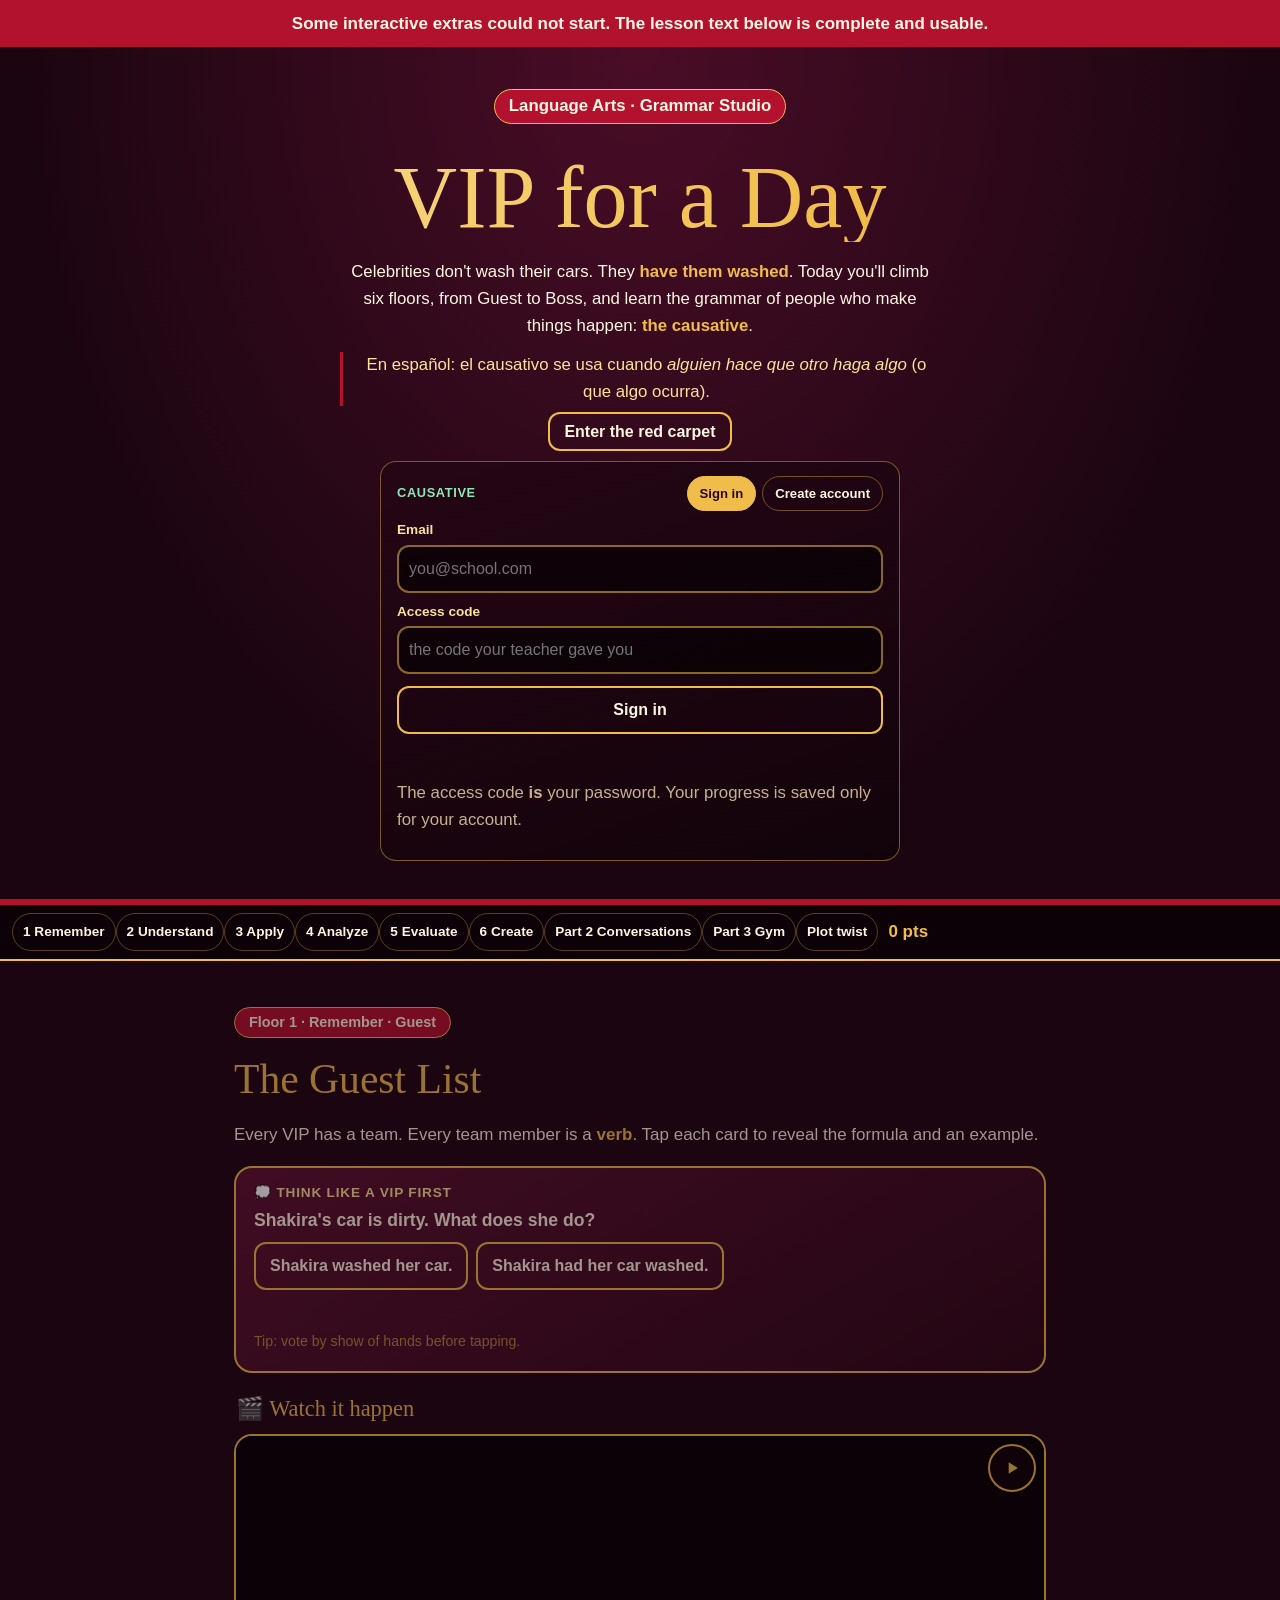
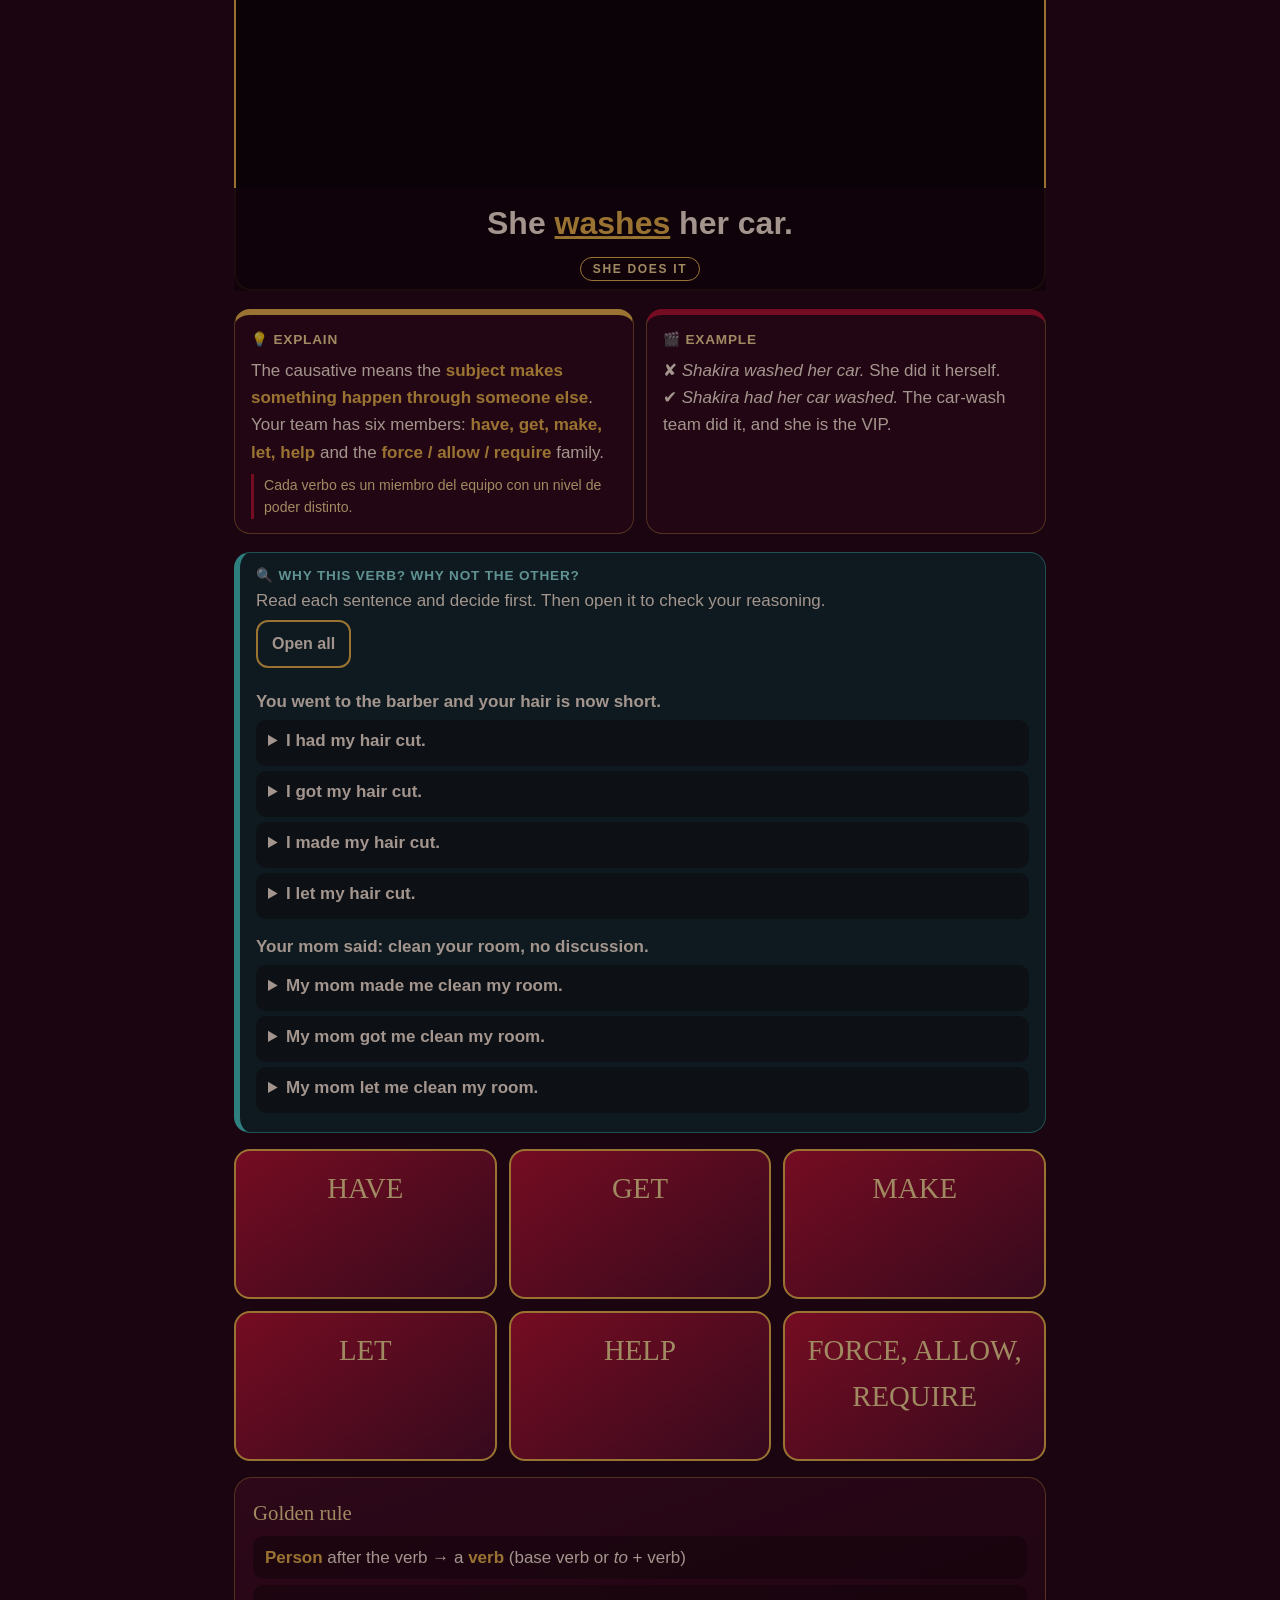
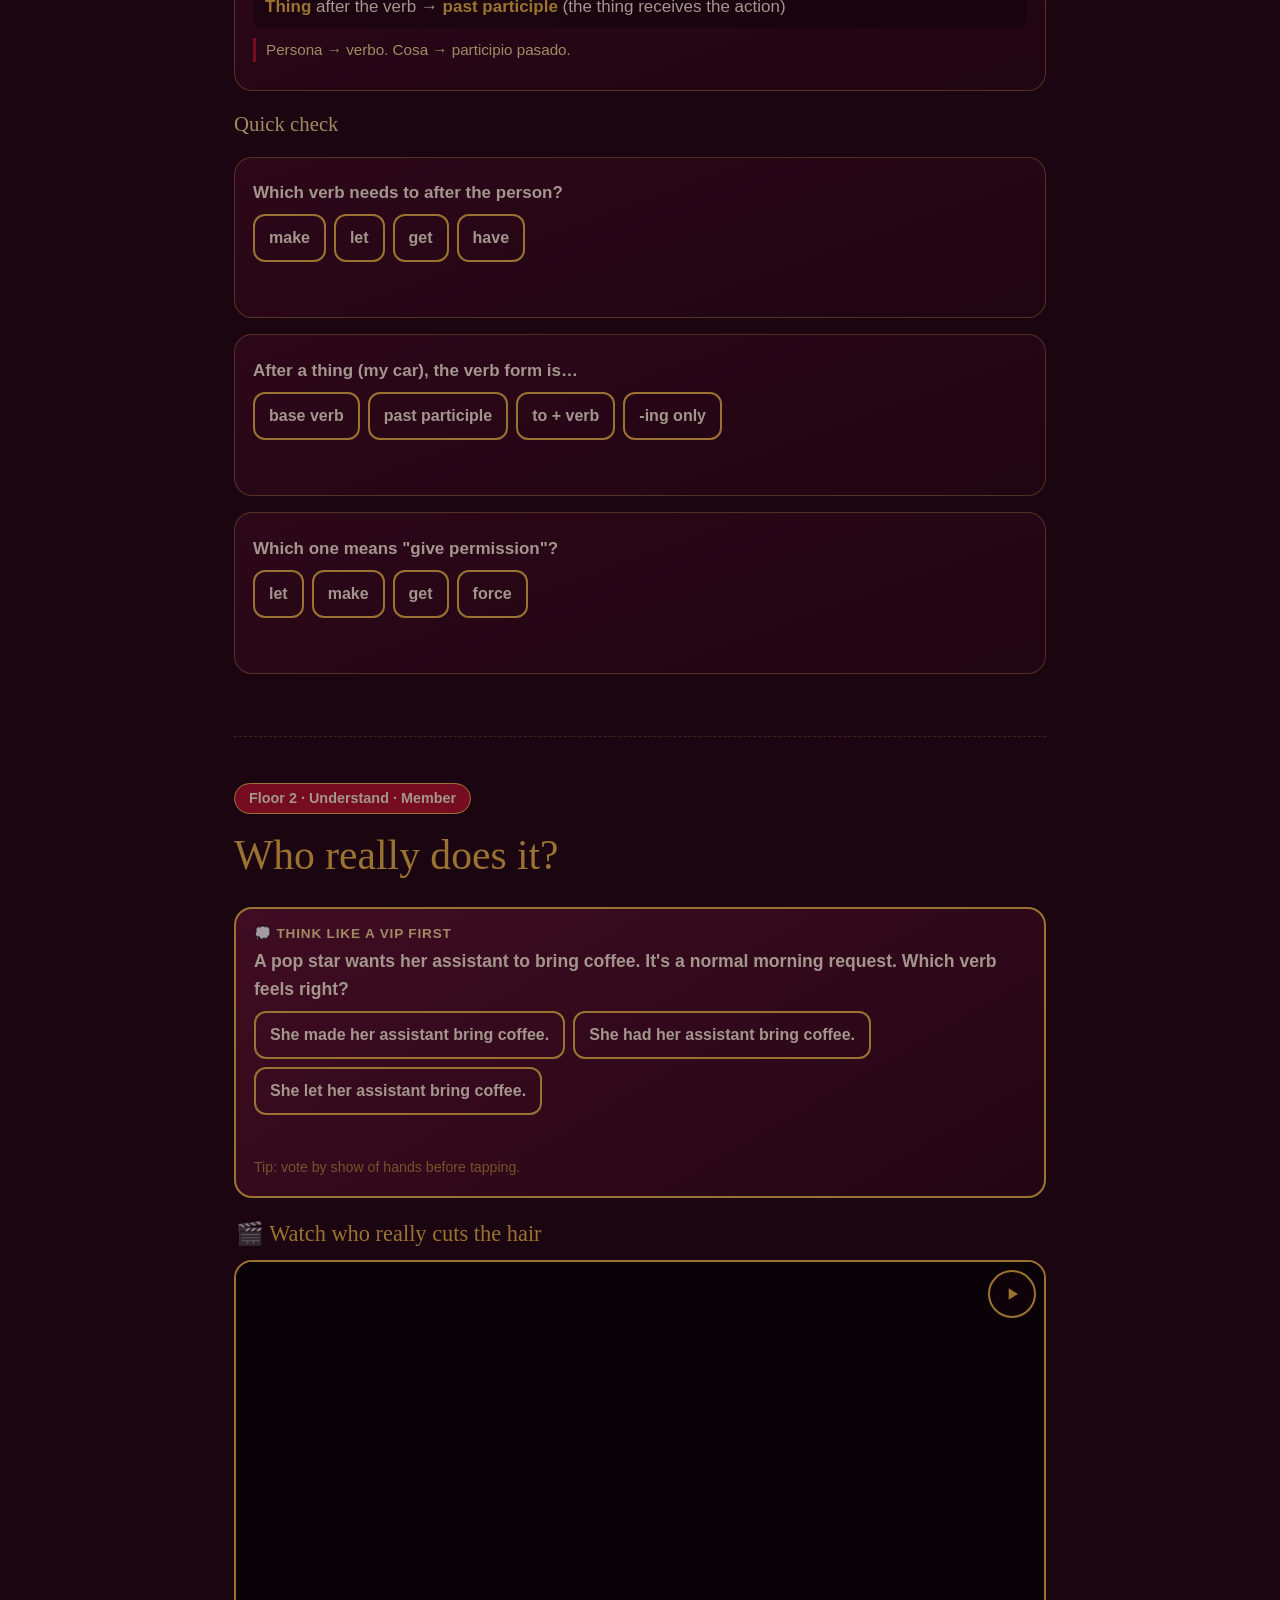
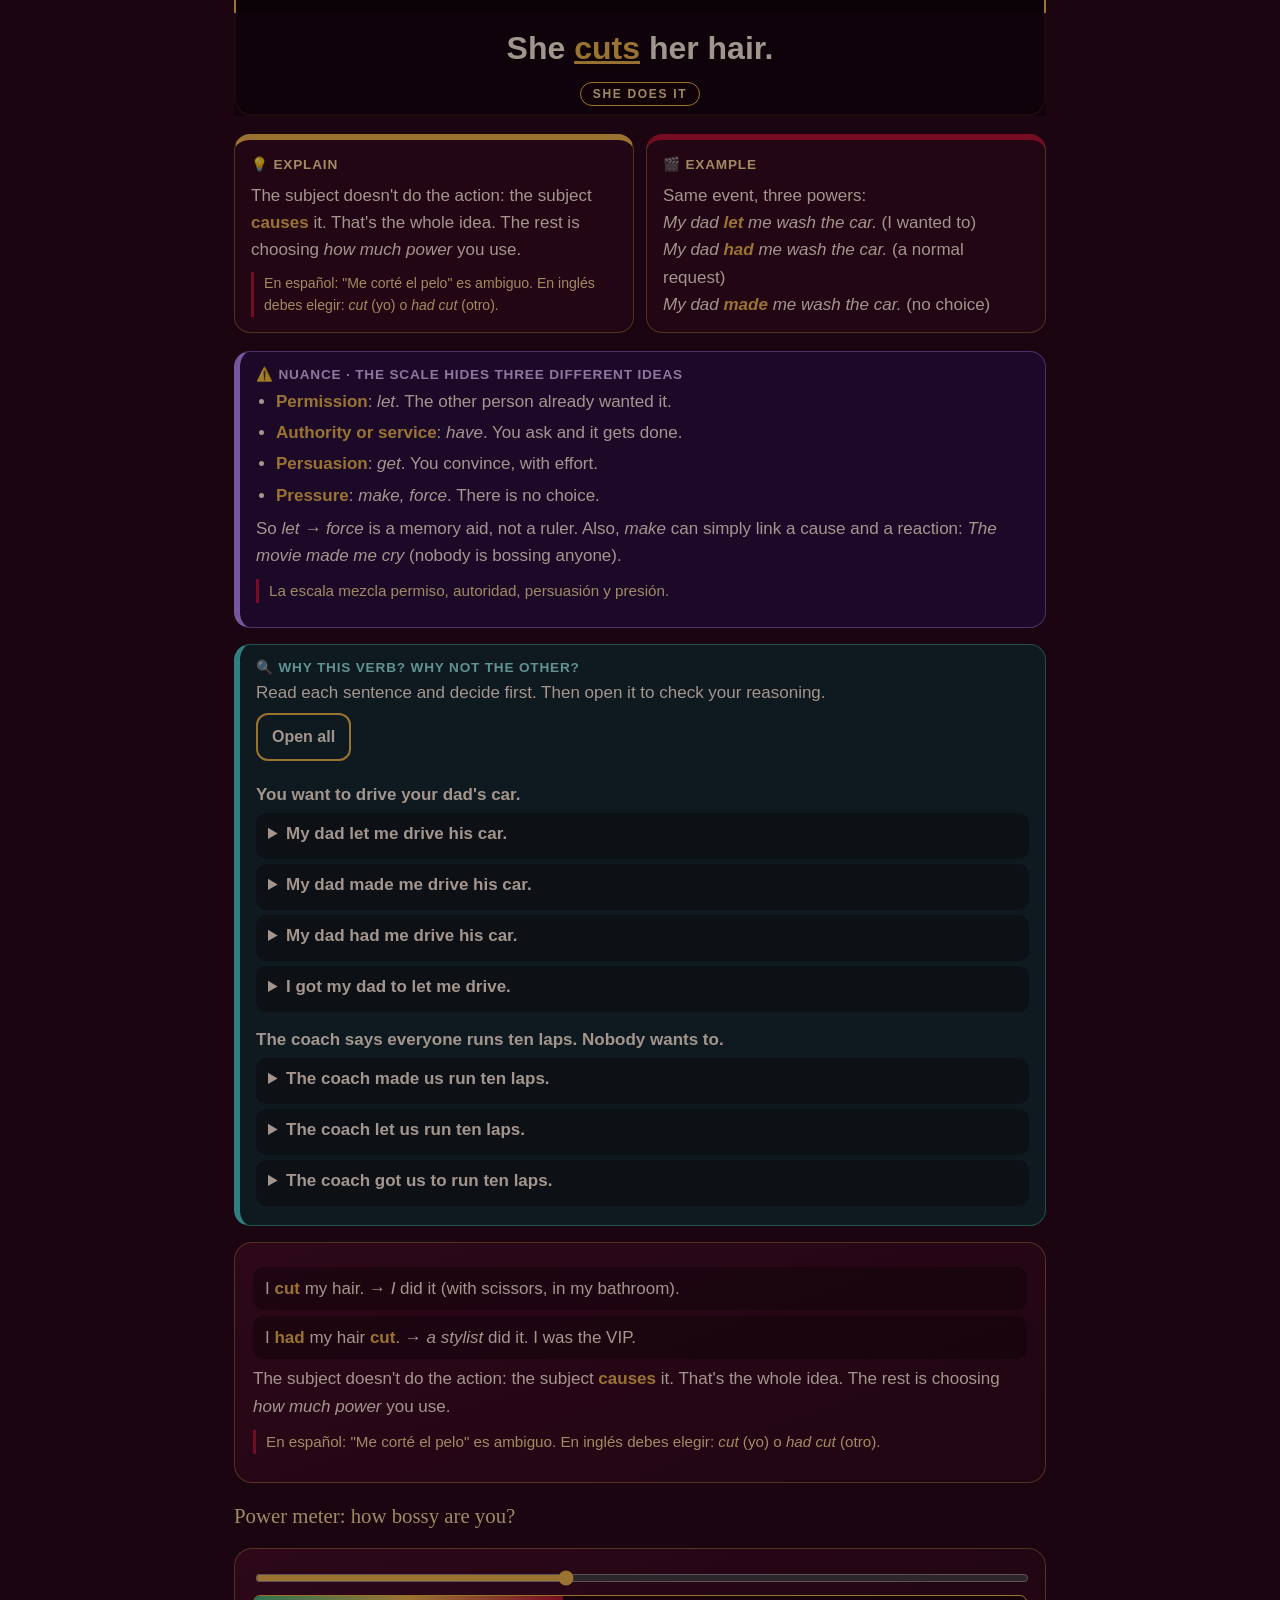
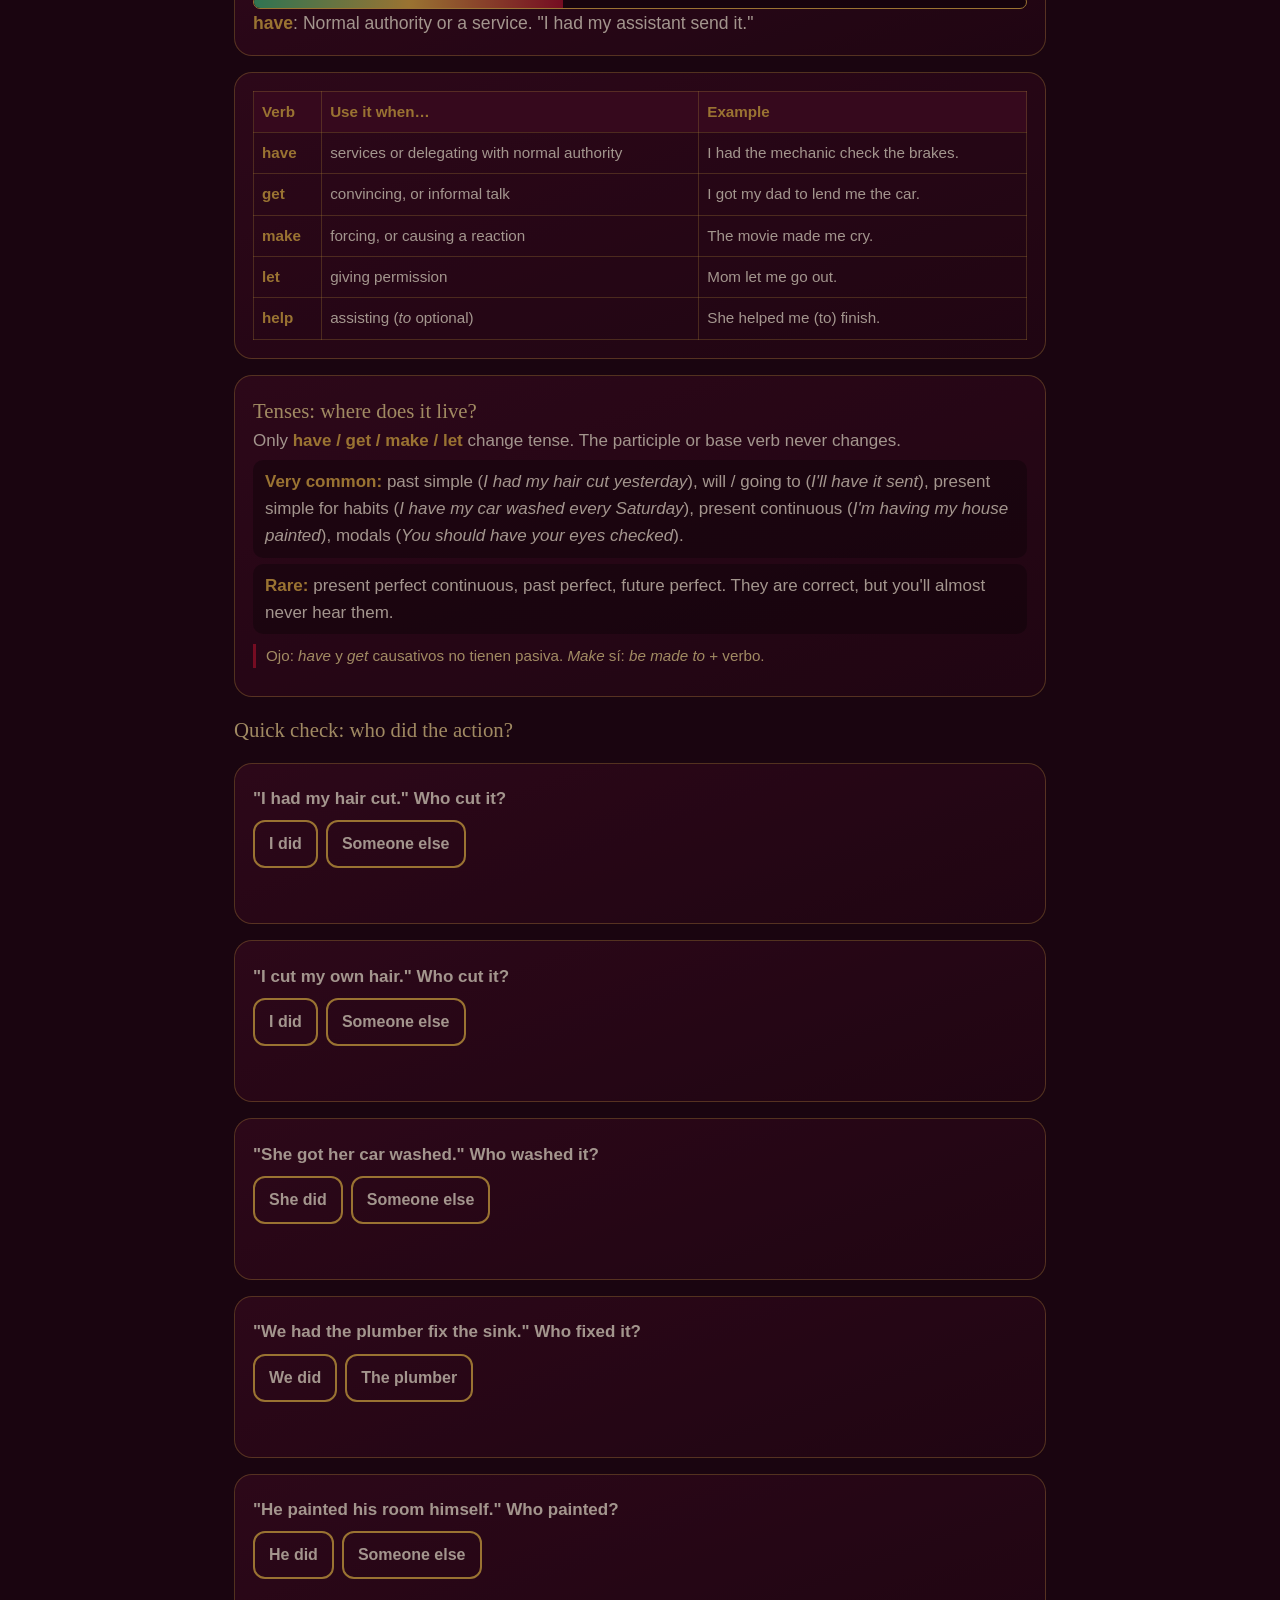
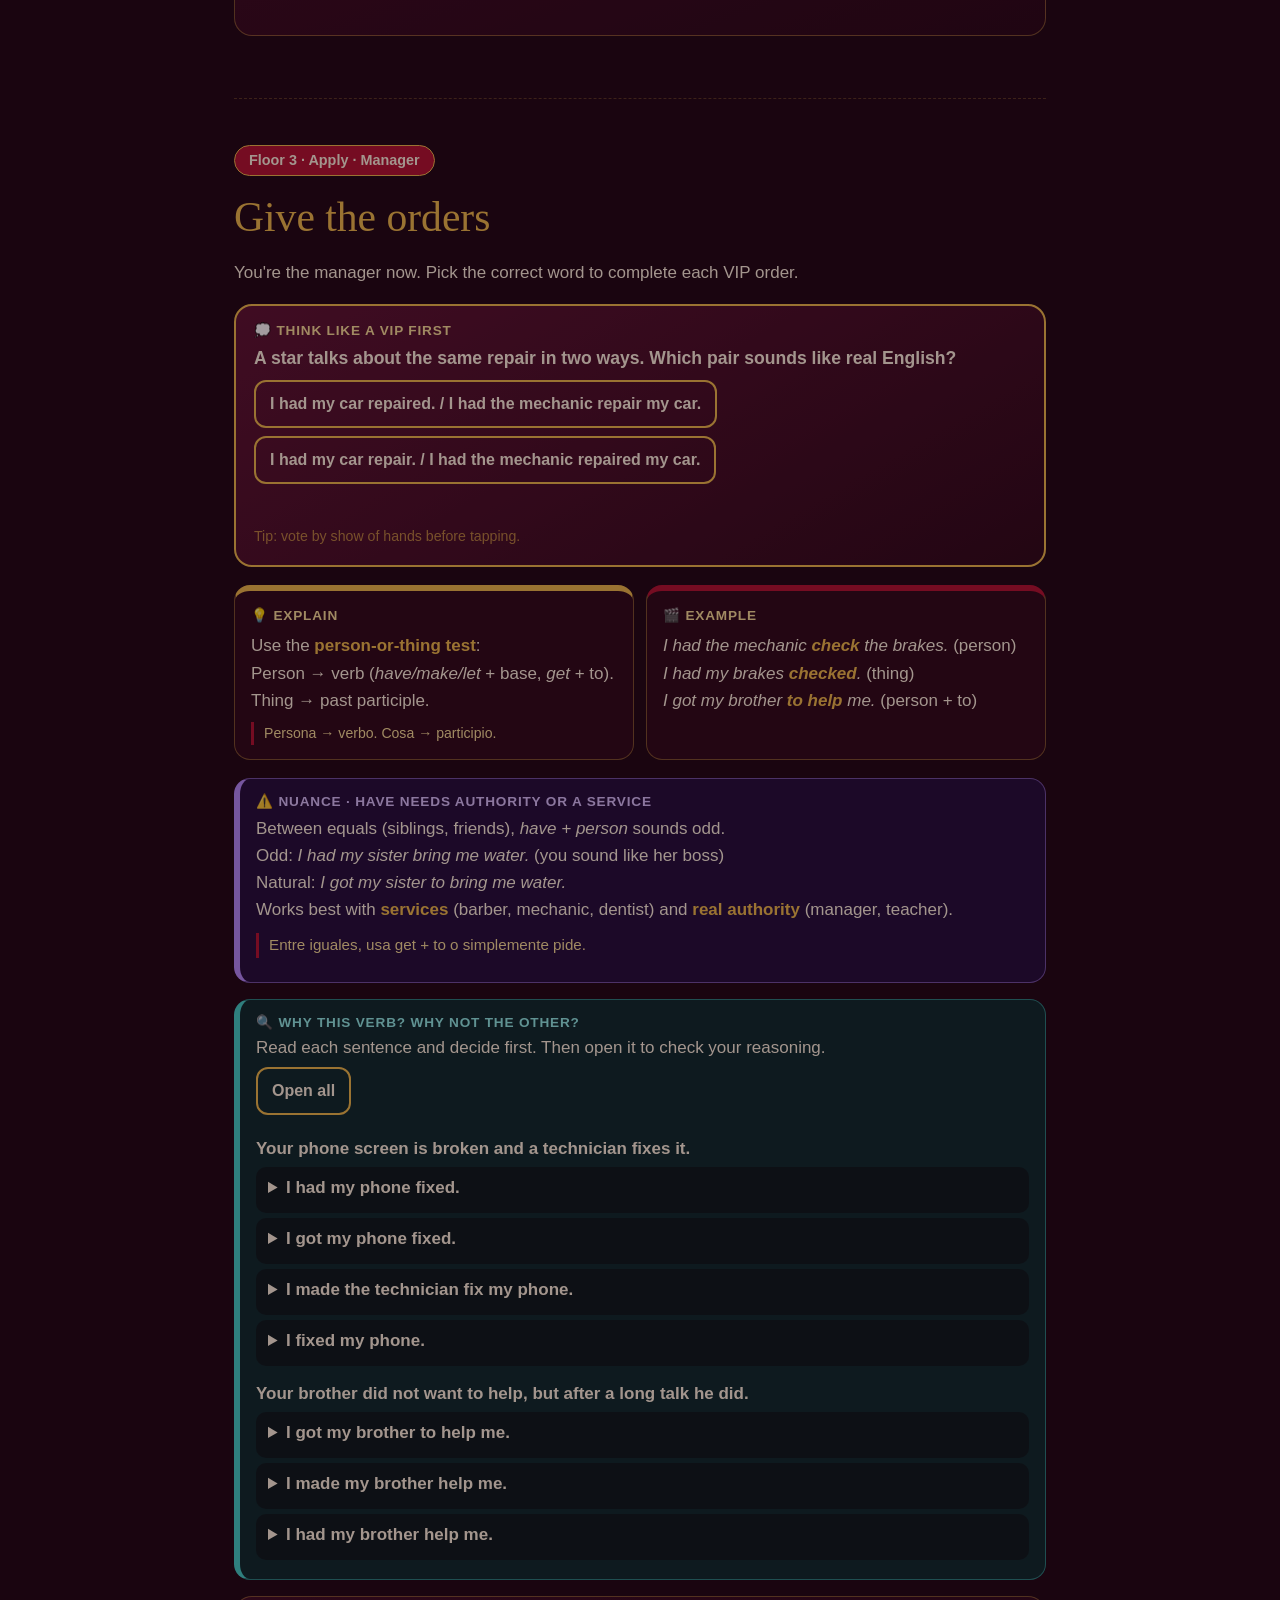
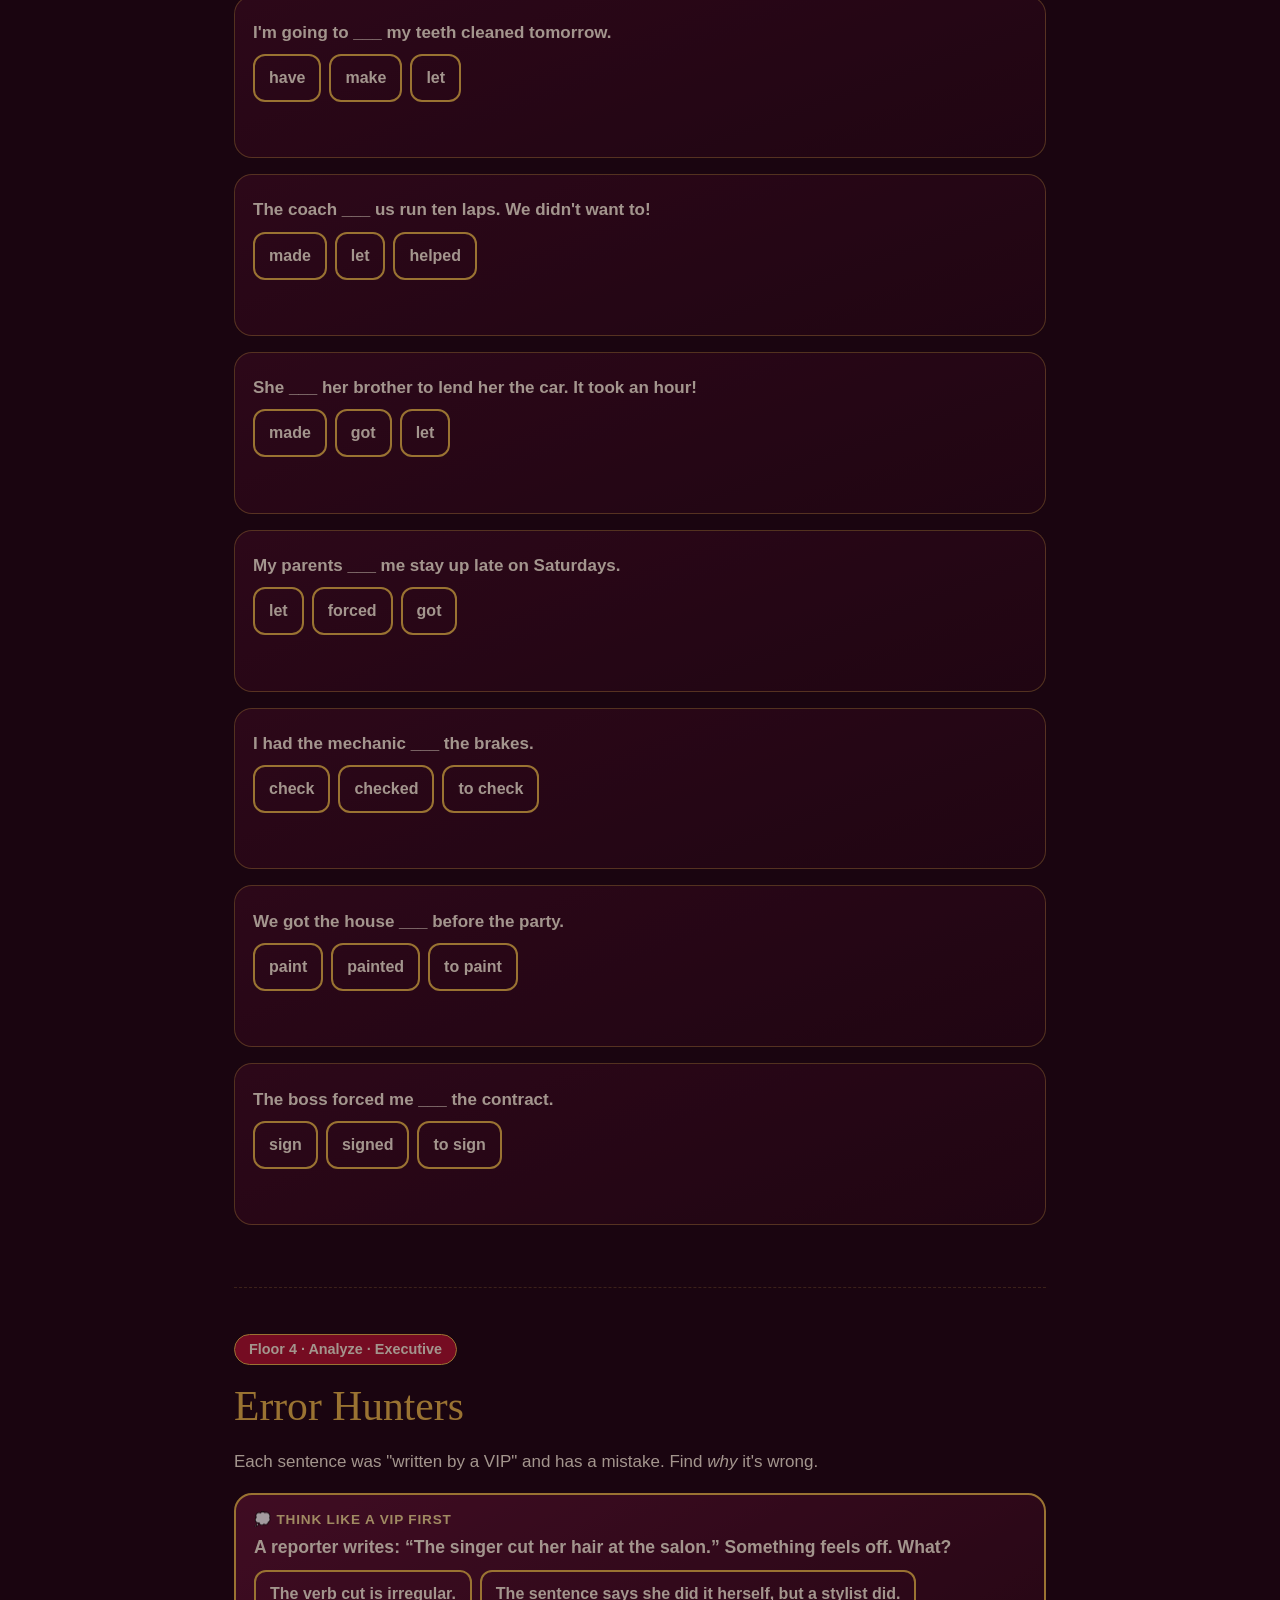
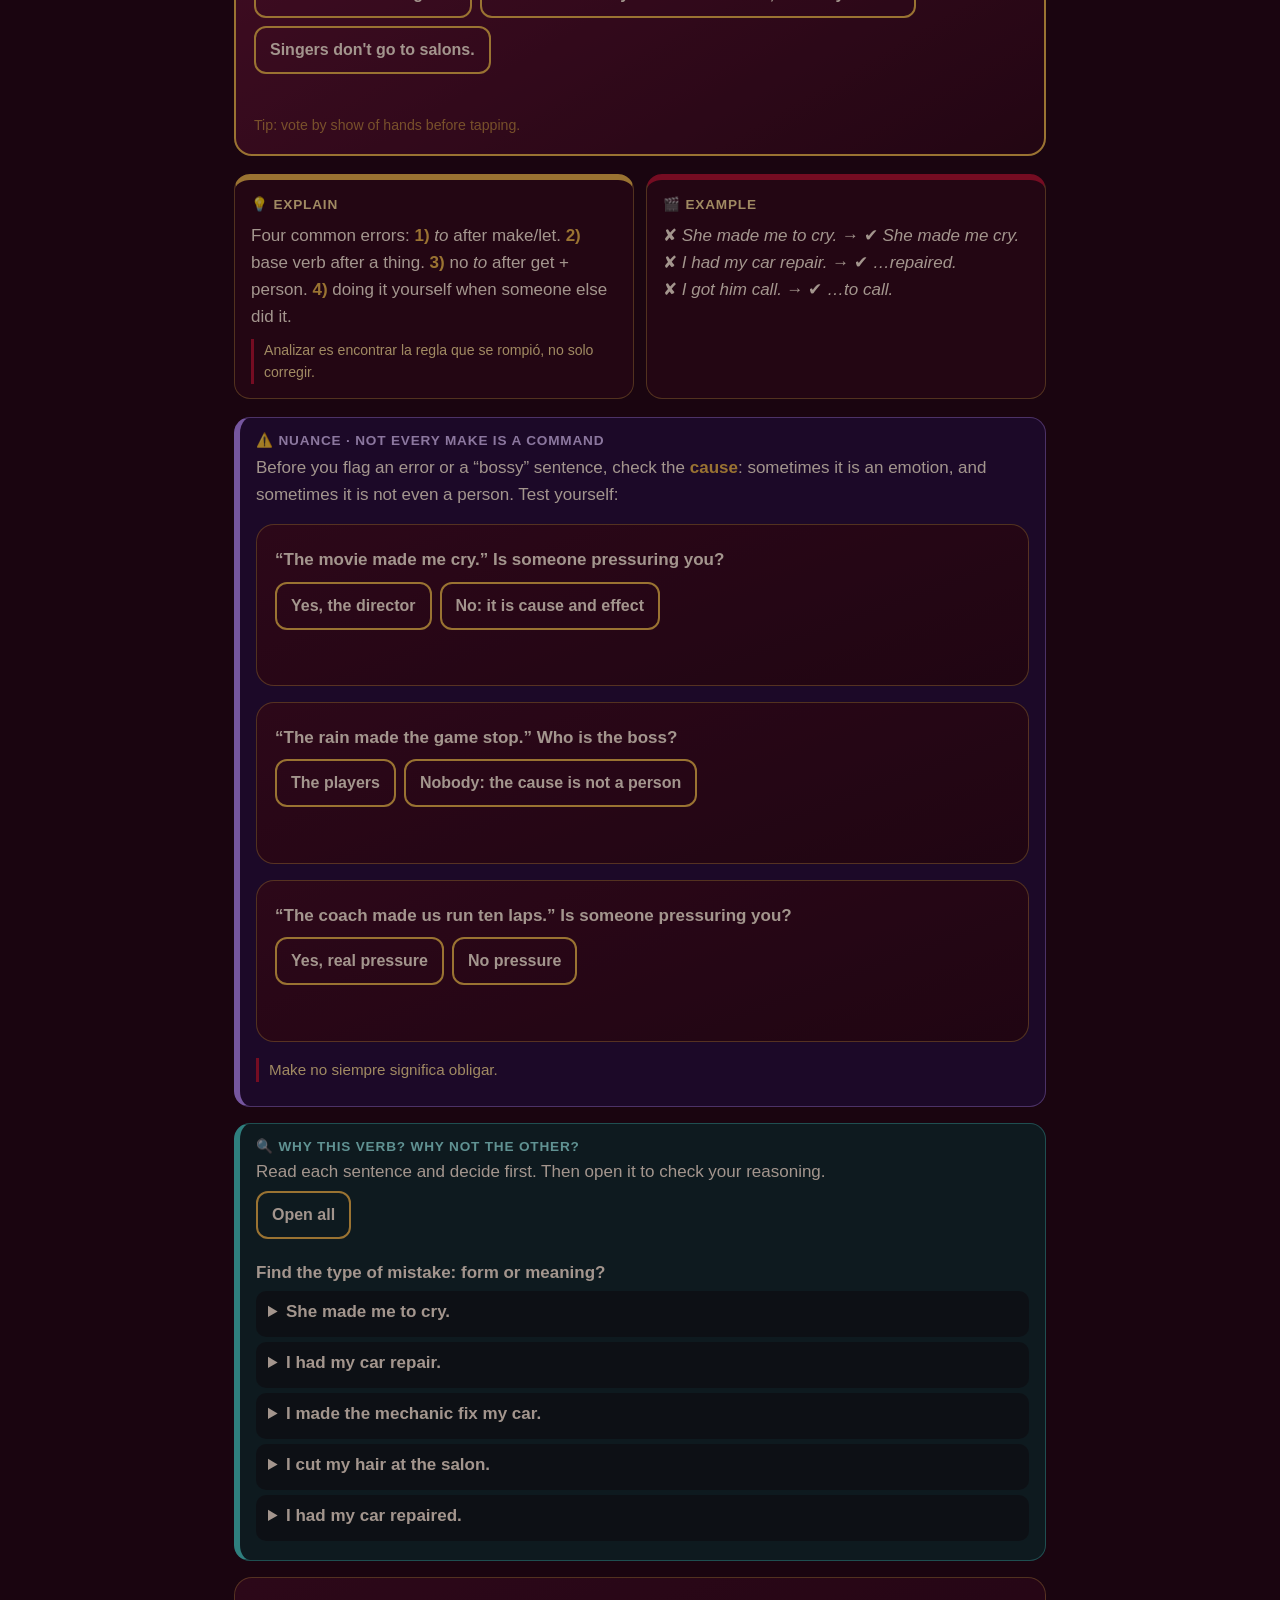
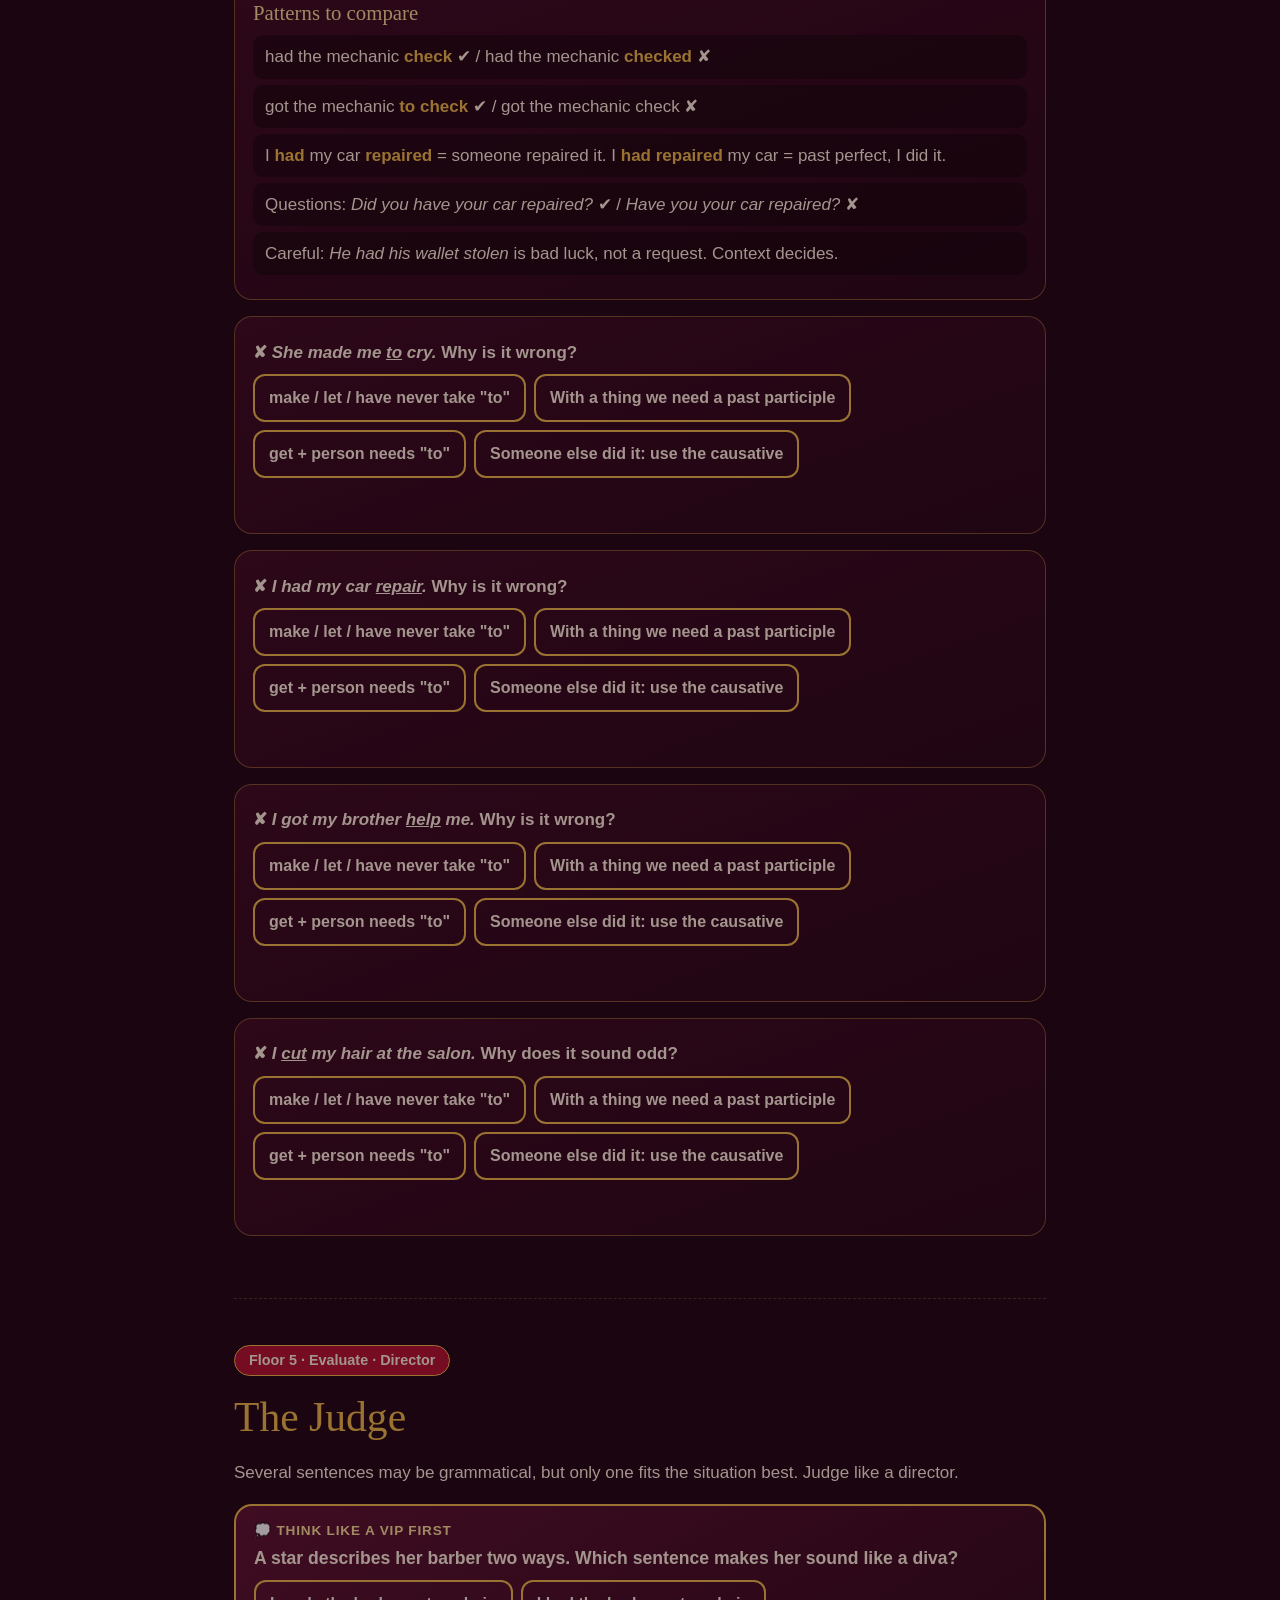
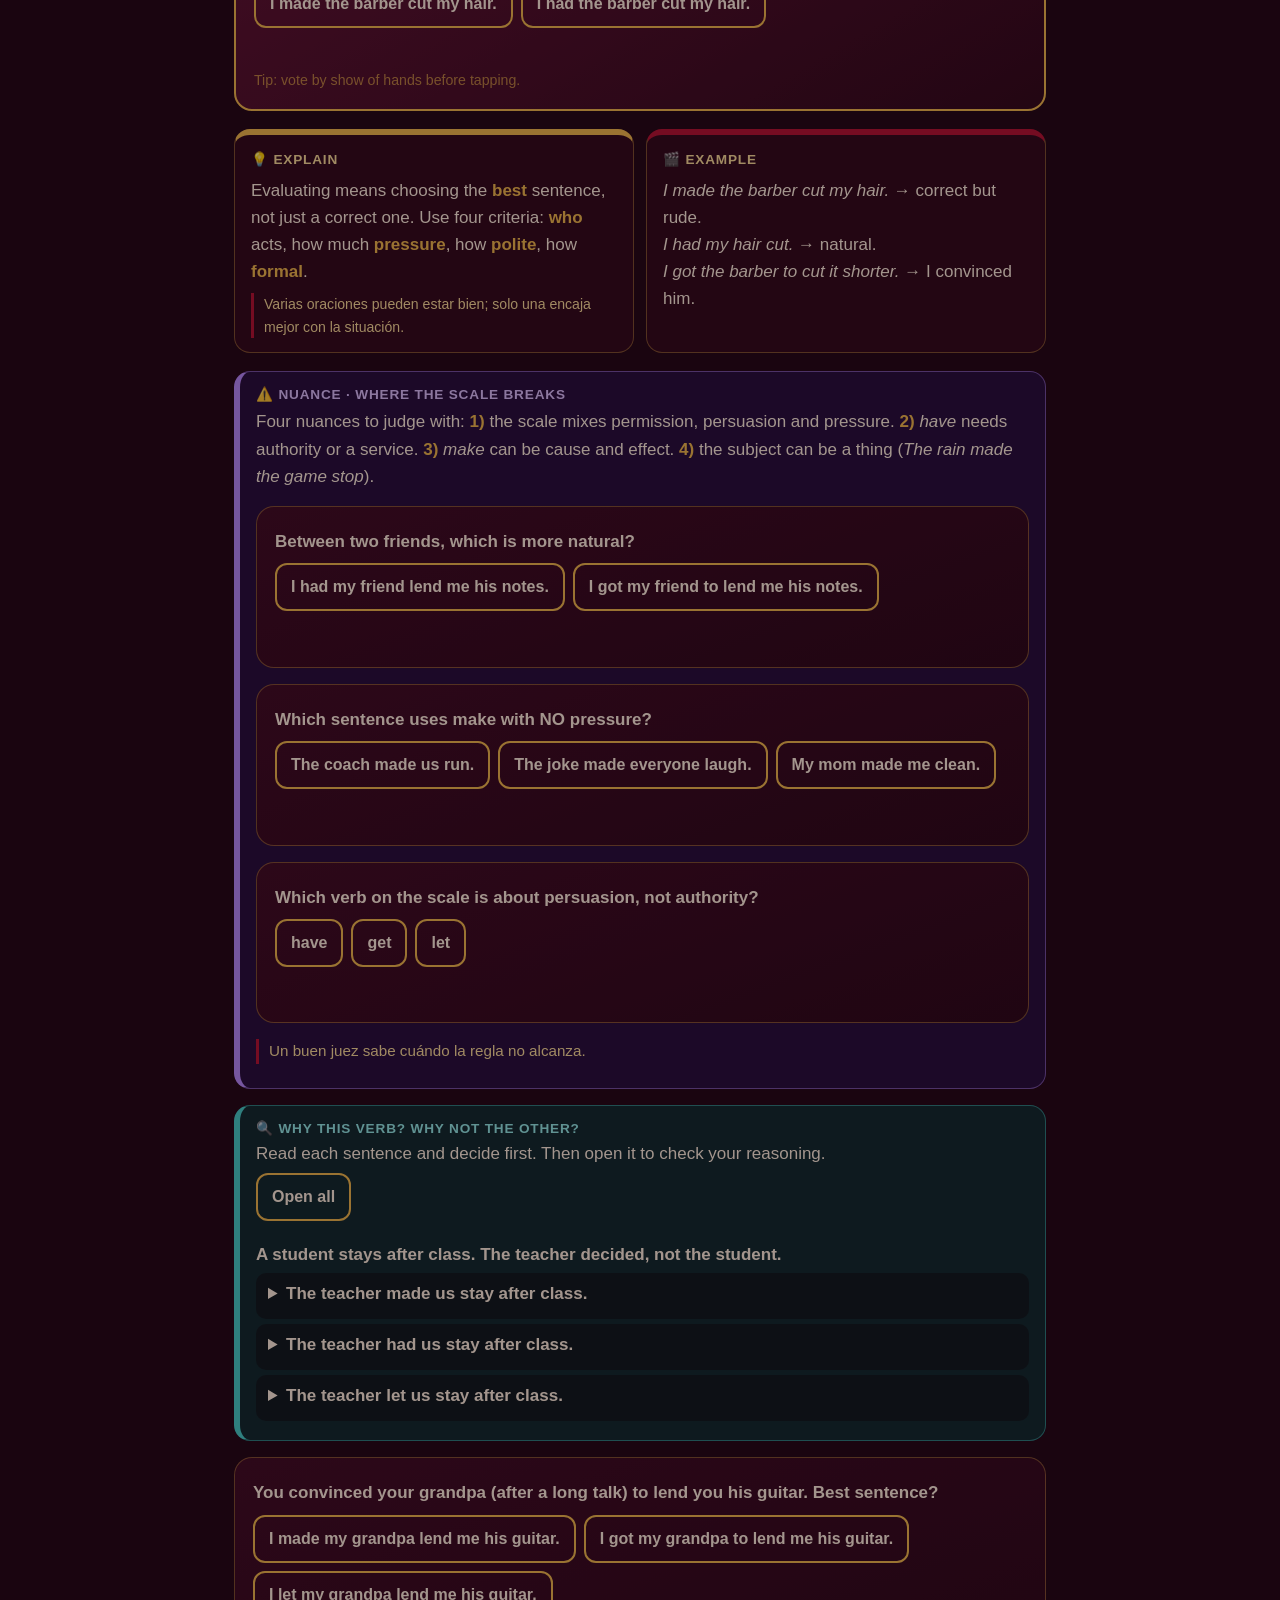
==== index.html @ 08b1fe6e "Split the lesson into student app + teacher pages with accounts and Supabase progress: index.html lo" ====
<!DOCTYPE html>
<html lang="en" class="no-js">
<head>
<meta charset="utf-8">
<meta http-equiv="X-UA-Compatible" content="IE=edge">
<meta name="viewport" content="width=device-width, initial-scale=1, viewport-fit=cover">
<meta name="theme-color" content="#1a0510">
<link rel="stylesheet" href="auth.css">
<title>VIP for a Day: The Causative</title>
<style>
/* ============ RESET (compact) ============ */
*{-webkit-box-sizing:border-box;-moz-box-sizing:border-box;box-sizing:border-box}
html{-webkit-text-size-adjust:100%;text-size-adjust:100%;scroll-padding-top:70px;overflow-x:hidden;overflow-x:clip}
html,body{margin:0;padding:0}
body,h1,h2,h3,h4,p,figure,figcaption{margin:0}
ul,ol{margin:0;padding-left:20px}
img{border:0;max-width:100%;height:auto;vertical-align:middle}
[hidden]{display:none!important}
a{text-decoration:none}
button{font-family:inherit;font-size:100%;margin:0}
table{border-collapse:collapse}
summary::-webkit-details-marker{display:none}
/* color-scheme for modern dark widgets */
html{color-scheme:dark}
/* ============ BASE / SYSTEM FONTS ============ */
body{background:#1a0510;color:#fff6e2;font-family:-apple-system,BlinkMacSystemFont,"Segoe UI",Roboto,"Helvetica Neue",Arial,"Noto Sans",sans-serif;font-size:17px;line-height:1.6}
h1,h2,h3,.scene-title,.rank{font-family:Georgia,"Times New Roman",Times,serif;font-weight:400;color:#f0bd4a}
p,li,td,summary{overflow-wrap:break-word;word-wrap:break-word;-webkit-hyphens:auto;hyphens:auto}
/* safe area: plain first, env() after in @supports */
body{padding-top:0;padding-bottom:0}
@supports (padding:max(0px,env(safe-area-inset-top))){
  body{padding-top:max(0px,env(safe-area-inset-top));padding-bottom:max(0px,env(safe-area-inset-bottom))}
}
/* fluid type: px/rem first, clamp() only inside @supports */
h1{font-size:44px;line-height:1.05}
@supports (font-size:clamp(1rem,1vw,1rem)){h1{font-size:clamp(2.6rem,9vw,5.5rem);line-height:1}}
h2{font-size:30px}
@supports (font-size:clamp(1rem,1vw,1rem)){h2{font-size:clamp(1.7rem,5vw,2.6rem)}}
h3{font-size:1.3rem;color:#fbe39a}
h1,h2{margin:.2em 0}
/* gradient title only where background-clip:text exists (IE11 keeps solid gold) */
h1{color:#f0bd4a}
@supports (-webkit-background-clip:text) or (background-clip:text){
  h1{background:linear-gradient(90deg,#fbe39a,#f0bd4a,#c98a1a,#fbe39a);-webkit-background-clip:text;background-clip:text;color:transparent;background-size:200%;animation:shine 5s linear infinite}
}
@keyframes shine{to{background-position:200%}}
@media (prefers-reduced-motion:reduce){h1{animation:none}}
/* ============ LAYOUT ============ */
.wrap{max-width:860px;margin:0 auto;padding:0 18px}
#main{-webkit-transition:opacity 120ms linear;transition:opacity 120ms linear}
.hero{text-align:center;padding:60px 18px 40px;background:radial-gradient(ellipse at top,#4a0d27,#1a0510 70%);border-bottom:6px solid #b3122f}
.hero p{max-width:600px;margin:12px auto;font-size:1.15rem}
/* nav bar: sticky with prefixed form; plain relative fallback scrolls away (IE) */
.bar{position:relative;display:-webkit-box;display:-webkit-flex;display:-ms-flexbox;display:flex;-webkit-box-align:center;-webkit-align-items:center;-ms-flex-align:center;align-items:center;-ms-flex-wrap:wrap;flex-wrap:wrap;-webkit-flex-wrap:wrap;top:auto;z-index:9;background:#0d0208;background:rgba(13,2,8,.93);border-bottom:2px solid #f0bd4a;padding:8px 12px;padding-top:calc(8px + env(safe-area-inset-top,0px));overflow-x:auto;-webkit-overflow-scrolling:touch;position:-webkit-sticky;position:sticky;top:0}
.bar a{-webkit-flex:none;-ms-flex:none;flex:none;color:#fff6e2;font-weight:800;font-size:.85rem;padding:7px 10px;min-height:32px;border-radius:99px;border:1px solid rgba(240,189,74,.33);white-space:nowrap}
.bar a.done{background:#f0bd4a;color:#2a0715}
.bar .sc{margin-left:10px;color:#f0bd4a;font-weight:800;-webkit-flex:none;-ms-flex:none;flex:none}
section.floor{padding:46px 0;border-bottom:1px dashed rgba(240,189,74,.27)}
.badge{display:inline-block;background:#b3122f;color:#fff6e2;font-weight:800;border-radius:99px;padding:3px 14px;font-size:.9rem;border:1px solid #f0bd4a}
/* ============ CARDS / COMMON ============ */
.card{background:linear-gradient(160deg,#3a0a20,#250615);border:1px solid rgba(240,189,74,.4);border-radius:18px;padding:18px;margin:16px 0}
.es{color:#fbe39a;font-size:.95rem;border-left:3px solid #b3122f;padding-left:10px;margin:10px 0}
.ex{background:rgba(0,0,0,.4);border-radius:10px;padding:8px 12px;margin:6px 0}
b.k{color:#f0bd4a}
.btn,.opts button{font-family:-apple-system,BlinkMacSystemFont,"Segoe UI",Roboto,Arial,sans-serif;font-weight:800;font-size:1rem;color:#fff6e2;background:transparent;border:2px solid #f0bd4a;border-radius:12px;padding:9px 14px;min-height:48px;min-width:48px;cursor:pointer;-webkit-appearance:none;appearance:none;touch-action:manipulation;-webkit-tap-highlight-color:rgba(240,189,74,.25)}
.btn:hover,.opts button:hover{background:rgba(240,189,74,.2)}
.btn:focus-visible,.opts button:focus-visible{outline:0}
/* highly visible focus ring: outline + box-shadow, never removed without replacement */
a:focus,button:focus,input:focus,select:focus,textarea:focus,summary:focus,[tabindex]:focus{outline:4px solid #fbe39a;outline-offset:2px;box-shadow:0 0 0 4px rgba(240,189,74,.45)}
.opts{display:-webkit-box;display:-webkit-flex;display:-ms-flexbox;display:flex;-webkit-flex-wrap:wrap;-ms-flex-wrap:wrap;flex-wrap:wrap;margin:8px 0}
.opts>*{margin:0 8px 8px 0}
.opts button.ok{background:#3fbf7f;color:#052014;border-color:#3fbf7f}
.opts button.no{background:#ff6b6b;color:#2b0505;border-color:#ff6b6b}
.fb{min-height:1.4em;font-size:.95rem;color:#fbe39a}
/* ============ FLIPS: flex fallback first, grid only in @supports ============ */
.flips{display:-webkit-box;display:-webkit-flex;display:-ms-flexbox;display:flex;-webkit-flex-wrap:wrap;-ms-flex-wrap:wrap;flex-wrap:wrap}
.flips>*{width:100%;margin:0 0 12px}
@media (min-width:600px){.flips>*{width:calc(50% - 12px);margin-right:12px}}
@media (min-width:1024px){.flips>*{width:calc(33.333% - 12px)}}
@supports (display:grid){
  .flips{display:grid;grid-template-columns:repeat(auto-fit,minmax(min(200px,100%),1fr));gap:12px}
  .flips>*{width:auto;margin:0}
}
.flip{min-height:150px;border-radius:16px;border:2px solid #f0bd4a;background:linear-gradient(145deg,#b3122f,#4a0d27);color:#fff6e2;text-align:center;padding:14px;cursor:pointer;-webkit-transition:background .2s;-moz-transition:background .2s;-ms-transition:background .2s;transition:background .2s;touch-action:manipulation}
.flip .front{font-family:Georgia,serif;font-size:1.8rem;color:#fbe39a}
.flip small{color:#fbe39a}
.flip.on{background:linear-gradient(145deg,#f7d477,#f0bd4a);color:#2a0715}
.flip.on small{color:#2a0715}
.flip .fc-body{display:block}
/* ============ QUIZ / TABLES / INPUTS ============ */
.q p{margin:.2em 0;font-weight:700}
.tw{overflow-x:auto;-webkit-overflow-scrolling:touch}
table{width:100%;font-size:.95rem}
td,th{border:1px solid rgba(240,189,74,.33);padding:8px;text-align:left;vertical-align:top}
th{background:#4a0d27;color:#f0bd4a}
input[type=range]{width:100%;accent-color:#f0bd4a}
.meter{height:14px;border-radius:99px;background:rgba(0,0,0,.5);overflow:hidden;border:1px solid #f0bd4a}
.meter i{display:block;height:100%;background:linear-gradient(90deg,#3fbf7f,#f0bd4a,#b3122f);width:40%;-webkit-transition:width .3s;transition:width .3s}
textarea,select{width:100%;font-family:inherit;font-size:1rem;color:#fff6e2;background:rgba(0,0,0,.6);border:2px solid #f0bd4a;border-radius:12px;padding:10px;min-height:48px;touch-action:manipulation}
textarea{min-height:120px}
.chk label{display:block;padding:8px 10px;margin:6px 0;border:1px solid rgba(240,189,74,.33);border-radius:10px;cursor:pointer;min-height:48px}
.chk input{accent-color:#f0bd4a;margin-right:8px}
.rank{font-size:2rem;text-align:center}
/* ============ TRI / THINK / NU / WHY ============ */
.tri{display:-webkit-box;display:-webkit-flex;display:-ms-flexbox;display:flex;-webkit-flex-wrap:wrap;-ms-flex-wrap:wrap;flex-wrap:wrap;margin:18px 0;clear:both}
.tri>*{width:100%;margin:0 0 12px}
@media (min-width:600px){.tri>*{width:calc(50% - 12px);margin-right:12px}}
@media (min-width:1024px){.tri>*{width:calc(33.333% - 12px)}}
@supports (display:grid){
  .tri{display:grid;grid-template-columns:repeat(auto-fit,minmax(min(230px,100%),1fr));gap:12px}
  .tri>*{width:auto;margin:0}
}
.tc{border-radius:16px;padding:14px 16px;border:1px solid rgba(240,189,74,.4);background:#2a0716;border-top:6px solid #f0bd4a}
.tc.ex{border-top-color:#b3122f}
.tc.act{border-top-color:#3fbf7f;background:#0f2a1f}
.tc h4{margin:0 0 6px;font-size:.85rem;letter-spacing:.06em;color:#fbe39a;font-family:-apple-system,BlinkMacSystemFont,"Segoe UI",Roboto,Arial,sans-serif;font-weight:800}
.tc.act h4{color:#8fe8b8}
.tc ol{margin:6px 0;padding-left:20px}.tc li{margin:3px 0}
.tc .t{margin-top:6px}
.tc .es{font-size:.88rem;margin:8px 0 0}
.think{clear:both;margin:18px 0;padding:16px 18px;border-radius:18px;border:2px solid #f0bd4a;background:linear-gradient(150deg,#5a1230,#2a0716);box-shadow:0 0 16px rgba(240,189,74,.2)}
.think h4{margin:0 0 6px;font:800 .85rem -apple-system,BlinkMacSystemFont,"Segoe UI",Roboto,Arial,sans-serif;letter-spacing:.06em;color:#fbe39a}
.think .q{font-size:1.1rem;font-weight:800;margin:4px 0}
.think .ins{margin-top:10px;padding:10px 12px;border-left:4px solid #f0bd4a;background:rgba(0,0,0,.45);border-radius:8px}
.think small{color:rgba(240,189,74,.67)}
.nu{clear:both;margin:16px 0;padding:14px 16px;border-radius:16px;border:1px solid rgba(181,140,255,.53);border-left:6px solid #b58cff;background:#1f0d3a}
.nu h4{margin:0 0 6px;font:800 .85rem -apple-system,BlinkMacSystemFont,"Segoe UI",Roboto,Arial,sans-serif;letter-spacing:.06em;color:#d9c4ff}
.nu ul{margin:6px 0;padding-left:20px}.nu li{margin:4px 0}
.why{clear:both;margin:16px 0;padding:14px 16px;border-radius:16px;border:1px solid rgba(63,208,201,.53);border-left:6px solid #3fd0c9;background:#08282a}
.why h4{margin:0 0 4px;font:800 .85rem -apple-system,BlinkMacSystemFont,"Segoe UI",Roboto,Arial,sans-serif;letter-spacing:.06em;color:#8ff0ea}
.why .scn{font-weight:800;margin:14px 0 4px}
.why details{margin:5px 0;border-radius:10px;background:rgba(0,0,0,.4);padding:7px 12px}
.why summary{cursor:pointer;font-weight:700;min-height:32px}
.why details[open].ok{border-left:4px solid #3fbf7f}
.why details[open].no{border-left:4px solid #ff6b6b}
.why details[open].mid{border-left:4px solid #f0bd4a}
.why .rs{margin:6px 0 2px;font-size:.95rem}
.why .all{margin:6px 0}
.bub{background:rgba(0,0,0,.6);border-left:4px solid #f0bd4a;border-radius:12px;padding:8px 12px;margin:6px 0 10px;font-weight:600}
/* ============ CHIPS / BUILDERS ============ */
.chip{display:inline-block;font-weight:800;font-size:1rem;border:2px solid #f0bd4a;background:#3a0a20;color:#fff6e2;border-radius:10px;padding:8px 12px;margin:4px;cursor:pointer;min-height:44px;vertical-align:top;touch-action:manipulation;-webkit-appearance:none;appearance:none}
.chip small{display:block;font-size:.65rem;color:#fbe39a;font-weight:700}
.chip:hover{background:rgba(240,189,74,.2)}
.ans{min-height:54px;border:2px dashed rgba(240,189,74,.53);border-radius:12px;padding:6px;margin:8px 0}
.ans:empty::before{content:"Tap the words in order";color:rgba(240,189,74,.6);font-size:.9rem;padding:8px}
.inp{width:100%;font-family:inherit;font-size:1rem;color:#fff6e2;background:rgba(0,0,0,.6);border:2px solid #f0bd4a;border-radius:12px;padding:10px;margin:6px 0;min-height:48px}
/* bank of answer buttons (typing never required) */
.bank{margin:6px 0}
.bank .chip{font-size:.95rem}
.final{text-align:center;padding:50px 18px;background:radial-gradient(ellipse at bottom,#4a0d27,#1a0510 70%)}
#errbar{display:none;background:#b3122f;color:#fff6e2;padding:10px 18px;font-weight:700;text-align:center}
#errbar.on{display:block}
/* ============ SCENE VIDEO + SYNCED CAPTIONS ============ */
.scene{clear:both;position:relative;margin:18px 0}
.scene-title{font-size:1.4rem;margin:0 2px 8px}
.scene-box{position:relative;width:100%;height:0;padding-bottom:56.25%;border:2px solid #f0bd4a;border-radius:18px;overflow:hidden;background:#000;box-shadow:0 0 16px rgba(240,189,74,.25)}
@supports (aspect-ratio:16/9){
  .scene-box{height:auto;padding-bottom:0;aspect-ratio:16/9}
}
.scene-vid{position:absolute;top:0;left:0;width:100%;height:100%;background:#000}
@supports (object-fit:cover){
  .scene-vid{object-fit:cover}
}
.scene-btn{position:absolute;top:8px;right:8px;z-index:3;width:48px;height:48px;min-width:48px;min-height:48px;border-radius:50%;border:2px solid #f0bd4a;background:rgba(13,2,8,.85);color:#f0bd4a;display:-webkit-box;display:-webkit-flex;display:-ms-flexbox;display:flex;-webkit-box-align:center;-webkit-align-items:center;-ms-flex-align:center;align-items:center;-webkit-box-pack:center;-webkit-justify-content:center;-ms-flex-pack:center;justify-content:center;cursor:pointer;padding:0}
.scene-btn svg{width:20px;height:20px;fill:currentColor}
/* caption stack: anchored to figure bottom (= video bottom), pointer-transparent */
.scene-caps{position:absolute;left:0;right:0;bottom:0;z-index:2;pointer-events:none}
.scene-cap{position:relative;width:100%;padding:10px 12px;background:rgba(13,2,8,.92);text-align:center;opacity:0;visibility:hidden;-webkit-transition:opacity 300ms linear,visibility 0s linear 300ms;transition:opacity 300ms linear,visibility 0s linear 300ms}
.scene-cap.is-on{opacity:1;visibility:visible;-webkit-transition:opacity 300ms linear,visibility 0s linear 0s;transition:opacity 300ms linear,visibility 0s linear 0s}
.scene-cap+ .scene-cap{position:absolute;left:0;right:0;bottom:0;width:auto}
.scene-line{font-size:19px;font-weight:800;color:#fff6e2;text-shadow:0 1px 3px rgba(0,0,0,.9)}
@supports (font-size:clamp(1rem,1vw,1rem)){.scene-line{font-size:clamp(1.2rem,4vw,2rem)}}
.scene-line em,.scene-sub em{color:#f0bd4a;font-style:normal;font-weight:800;text-decoration:underline}
.scene-sub{margin:5px 0 0;font-size:16px;font-weight:700;color:#fbe39a;text-shadow:0 1px 3px rgba(0,0,0,.9)}
@supports (font-size:clamp(1rem,1vw,1rem)){.scene-sub{font-size:clamp(.9rem,2.6vw,1.05rem)}}
.scene-lbl{display:inline-block;font:800 11px -apple-system,BlinkMacSystemFont,"Segoe UI",Roboto,Arial,sans-serif;letter-spacing:.06em;text-transform:uppercase;color:#2a0715;background:#fbe39a;border-radius:99px;padding:1px 7px;margin:0 3px;vertical-align:middle;text-shadow:none}
.scene-tag{display:inline-block;margin-top:8px;font:800 12px -apple-system,BlinkMacSystemFont,"Segoe UI",Roboto,Arial,sans-serif;letter-spacing:.14em;text-transform:uppercase;color:#fbe39a;border:1.5px solid #f0bd4a;border-radius:99px;padding:4px 12px;background:rgba(13,2,8,.8)}
/* JS-off / video-fail fallback: everything readable in flow */
.no-js .scene-btn,.scene.is-fail .scene-btn{display:none}
.no-js .scene-caps,.scene.is-fail .scene-caps{position:static;margin-top:10px}
.no-js .scene-cap,.scene.is-fail .scene-cap{position:static;opacity:1;visibility:visible;display:block;border-left:4px solid #f0bd4a;margin-bottom:8px}
.scene-transcript{display:none}
.no-js .scene-transcript,.scene.is-fail .scene-transcript{display:block;margin-top:10px;font-size:.95rem;color:#fbe39a}
.no-js .scene-fb-img,.scene.is-fail .scene-fb-img{display:block;margin:10px auto;max-width:100%;border:1px solid rgba(240,189,74,.4);border-radius:12px}
.scene-fb-img{display:none;width:960px;height:540px;max-width:100%}
@supports (object-fit:cover){.scene-fb-img{object-fit:cover}}
/* CSS-timed caption sequence (fallback when timeupdate never fires) */
.scene-box.css-sync .scene-cap{animation:capFade 10.05s linear infinite}
.scene-box.css-sync .scene-cap[data-phase="1"]{animation-name:capFade2}
#scene2 .scene-box.css-sync .scene-cap{animation-name:capFadeB}
#scene2 .scene-box.css-sync .scene-cap[data-phase="1"]{animation-name:capFadeB2}
@keyframes capFade{0%,44%{opacity:1;visibility:visible}46%,98%{opacity:0;visibility:hidden}100%{opacity:1;visibility:visible}}
@keyframes capFade2{0%,44%{opacity:0;visibility:hidden}46%,98%{opacity:1;visibility:visible}100%{opacity:0;visibility:hidden}}
@keyframes capFadeB{0%,53%{opacity:1;visibility:visible}55%,98%{opacity:0;visibility:hidden}100%{opacity:1;visibility:visible}}
@keyframes capFadeB2{0%,53%{opacity:0;visibility:hidden}55%,98%{opacity:1;visibility:visible}100%{opacity:0;visibility:hidden}}
/* ============ ORIENTATION (explicit portrait / landscape layouts) ============ */
@media (orientation:portrait){
  .hero{padding:52px 18px 34px}
  .scene-line{letter-spacing:0}
}
@media (orientation:landscape){
  .hero{padding:30px 18px 22px}
  .hero p{font-size:1.05rem}
}
@media (orientation:landscape) and (max-height:500px){
  .hero{padding:16px 18px 12px}
  .hero h1{font-size:34px}
}
/* ============ WIDTH BREAKPOINTS (independent of orientation) ============ */
@media (max-width:599px){
  .wrap{padding:0 14px}
  .card{padding:14px}
  .scene-title{font-size:1.2rem}
}
@media (min-width:600px) and (max-width:1023px){
  .wrap{padding:0 20px}
}
@media (min-width:1024px) and (max-width:1919px){
  .wrap{padding:0 24px}
}
@media (min-width:1920px){
  .wrap{padding:0 28px}
}
/* ============ REDUCED MOTION ============ */
@media (prefers-reduced-motion:reduce){
  *,*::before,*::after{-webkit-animation-duration:.01ms!important;animation-duration:.01ms!important;-webkit-transition-duration:.01ms!important;transition-duration:.01ms!important}
  html{scroll-behavior:auto}
}
/* rotation: brief fade of main only (class added by JS) */
html.is-rotating #main{opacity:.6;pointer-events:none;will-change:opacity}
/* ============ TV / 10-FOOT + LITE (set by JS feature checks) ============ */
html.tv body{font-size:24px}
html.tv .wrap{padding:0 5%}
html.tv .hero{padding:5% 5% 4%}
html.tv .final{padding:5%}
html.tv .bar{padding:10px 5%}
html.tv .btn,html.tv .opts button{min-height:64px;min-width:64px;font-size:1.15rem;padding:12px 20px}
html.tv .scene-btn{width:64px;height:64px;min-width:64px;min-height:64px}
html.tv .scene-line{font-size:28px}
html.tv .scene-sub{font-size:20px}
html.tv .chip{min-height:64px;font-size:1.1rem}
html.tv .bar a{min-height:48px;font-size:1rem;padding:10px 14px}
html.tv :focus{outline-width:4px}
html.lite *,html.lite *::before,html.lite *::after{-webkit-animation:none!important;animation:none!important;-webkit-transition:none!important;transition:none!important;box-shadow:none!important}
html.lite .scene-box,html.lite .think{box-shadow:none}
/* ============ NO-JS: static content is fully readable ============ */
.no-js .btn-live,.no-js .scene-btn{display:none}
.no-js details{display:block}
/* JS-only toggles (with JS off everything stays visible/readable) */
.js .flip .fc-body{display:none}
.js .flip.on .front{display:none}
.js .flip.on .fc-body{display:block}
.js .model{display:none}
.no-js #tsel{display:none}
.js .tblock{display:none}
.js .tblock.on{display:block}
.scene.is-fail .scene-box{display:none}
.fb.ok{color:#3fbf7f}
/* ============ EXTRA FROM THE TEACHER ============ */
#extra{border-top:4px solid #3fbf7f;border-radius:0 0 4px 4px}
.extra-card{border-top-color:#3fbf7f}
.extra-body p{margin:.45em 0}
.extra-body ol,.extra-body ul{margin:.45em 0;padding-left:20px}
.extra-body .ex{background:rgba(0,0,0,.4);border-radius:10px;padding:8px 12px;margin:6px 0}
</style>
<!--[if lt IE 9]>
<script>
(function(){var t="header,nav,main,section,article,aside,footer,figure,figcaption,summary,details,video".split(","),i=0;for(;i<t.length;i++){document.createElement(t[i]);}})();
</script>
<![endif]-->
</head>
<body>
<div id="errbar" role="alert">Some interactive extras could not start. The lesson text below is complete and usable.</div>

<header class="hero">
<p class="badge">Language Arts · Grammar Studio</p>
<h1>VIP for a Day</h1>
<p>Celebrities don't wash their cars. They <b class="k">have them washed</b>. Today you'll climb six floors, from Guest to Boss, and learn the grammar of people who make things happen: <b class="k">the causative</b>.</p>
<p class="es" lang="es">En español: el causativo se usa cuando <i>alguien hace que otro haga algo</i> (o que algo ocurra).</p>
<a class="btn" href="#l1">Enter the red carpet</a>
<div class="authbox" data-auth></div>
</header>

<nav class="bar" id="bar" aria-label="Lesson sections">
<a href="#extra" id="nav-extra" hidden>⭐ Extra for you</a><a href="#l1">1 Remember</a><a href="#l2">2 Understand</a><a href="#l3">3 Apply</a><a href="#l4">4 Analyze</a><a href="#l5">5 Evaluate</a><a href="#l6">6 Create</a><a href="#p2">Part 2 Conversations</a><a href="#p3">Part 3 Gym</a><a href="#twist">Plot twist</a>
<span class="sc" id="score">0 pts</span>
</nav>

<main class="wrap" id="main">

<!-- ================= EXTRA FROM YOUR TEACHER ================= -->
<section class="floor" id="extra" hidden>
<span class="badge">Extra practice</span>
<h2>Extra for you</h2>
<p>Your teacher picked these activities <b class="k">just for you</b>. Do them here, then tap <i>I finished it</i>.</p>
<div id="extra-list"></div>
</section>

<!-- ================= FLOOR 1 ================= -->
<section class="floor" id="l1" data-l="1">
<span class="badge">Floor 1 · Remember · Guest</span>
<h2>The Guest List</h2>
<p>Every VIP has a team. Every team member is a <b class="k">verb</b>. Tap each card to reveal the formula and an example.</p>

<div class="think" data-think>
<h4>💭 THINK LIKE A VIP FIRST</h4>
<p class="q">Shakira's car is dirty. What does she do?</p>
<div class="opts">
<button type="button" data-f="Hmm... a superstar with a bucket and a sponge? Unlikely.">Shakira washed her car.</button>
<button type="button" data-ok="1" data-f="Exactly! The car-wash team did it, and she is the boss.">Shakira had her car washed.</button>
</div>
<div class="fb"></div>
<div class="ins" hidden>Same event, different actor. <b class="k">have + thing + past participle</b> = you arranged it and someone else did it.<p class="es" lang="es">Tu intuición ya conocía la regla.</p></div>
<small>Tip: vote by show of hands before tapping.</small>
</div>

<!-- Scene 1: video + HTML-synced captions (static: readable with JS off) -->
<figure class="scene" id="scene1" data-phase-switch="0.45" data-duration="10.05">
<figcaption class="scene-title">🎬 Watch it happen</figcaption>
<div class="scene-box">
<video class="scene-vid" muted playsinline preload="none" poster="videos/scene-1-poster.jpg" width="1280" height="720" aria-label="Scene: a young woman washes her car alone, then relaxes while workers wash it">
<source data-src="videos/scene-1.mp4" type="video/mp4">
<source data-src="videos/scene-1.webm" type="video/webm">
</video>
<button class="scene-btn" type="button" aria-label="Play video"><svg class="i-play" viewBox="0 0 24 24" aria-hidden="true"><path d="M8 5v14l11-7z"/></svg><svg class="i-pause" viewBox="0 0 24 24" aria-hidden="true" hidden><path d="M6 5h4v14H6zM14 5h4v14h-4z"/></svg></button>
</div>
<div class="scene-caps" aria-live="polite">
<div class="scene-cap is-on" data-phase="0">
<p class="scene-line">She <em>washes</em> her car.</p>
<span class="scene-tag">SHE DOES IT</span>
</div>
<div class="scene-cap" data-phase="1">
<p class="scene-line">She <em>has</em> her car <em>washed</em><span class="scene-lbl">thing → participle</span></p>
<p class="scene-sub">or: She <em>has</em> the workers <em>wash</em><span class="scene-lbl">person → base verb</span> her car.</p>
<span class="scene-tag">SOMEONE ELSE DOES IT</span>
</div>
</div>
<div class="scene-transcript">
<img class="scene-fb-img" src="videos/scene-1-poster.jpg" alt="Poster frame: a young woman washing her red car alone" width="960" height="540" loading="lazy">
<p><b>She <em>washes</em> her car.</b> — SHE DOES IT</p>
<p><b>She <em>has</em> her car <em>washed</em>.</b> (thing → participle)<br>or: <b>She <em>has</em> the workers <em>wash</em> her car.</b> (person → base verb) — SOMEONE ELSE DOES IT</p>
</div>
</figure>

<div class="tri" data-tri>
<div class="tc"><h4>💡 EXPLAIN</h4><p>The causative means the <b class="k">subject makes something happen through someone else</b>. Your team has six members: <b class="k">have, get, make, let, help</b> and the <b class="k">force / allow / require</b> family.</p><p class="es" lang="es">Cada verbo es un miembro del equipo con un nivel de poder distinto.</p></div>
<div class="tc ex"><h4>🎬 EXAMPLE</h4><p>✘ <i>Shakira washed her car.</i> She did it herself.<br>✔ <i>Shakira had her car washed.</i> The car-wash team did it, and she is the VIP.</p></div>
</div>

<div class="why" data-why>
<h4>🔍 WHY THIS VERB? WHY NOT THE OTHER?</h4>
<p>Read each sentence and decide first. Then open it to check your reasoning.</p>
<button type="button" class="btn all">Open all</button>
<p class="scn">You went to the barber and your hair is now short.</p>
<details class="ok"><summary>I had my hair cut.</summary><p class="rs"><b>✔ Yes.</b> have + thing + participle: someone else cut it.</p></details>
<details class="ok"><summary>I got my hair cut.</summary><p class="rs"><b>✔ Yes.</b> Same idea, more informal.</p></details>
<details class="no"><summary>I made my hair cut.</summary><p class="rs"><b>✘ Not this one.</b> make needs a person + base verb (made the barber cut). A thing can't be forced.</p></details>
<details class="no"><summary>I let my hair cut.</summary><p class="rs"><b>✘ Not this one.</b> let also needs a person, and a haircut is not a permission.</p></details>
<p class="scn">Your mom said: clean your room, no discussion.</p>
<details class="ok"><summary>My mom made me clean my room.</summary><p class="rs"><b>✔ Yes.</b> make = no choice, and a base verb comes after me.</p></details>
<details class="no"><summary>My mom got me clean my room.</summary><p class="rs"><b>✘ Not this one.</b> get needs to (got me to clean) and means convincing.</p></details>
<details class="no"><summary>My mom let me clean my room.</summary><p class="rs"><b>✘ Not this one.</b> let = permission, the opposite of an order.</p></details>
</div>

<div class="flips" id="flips">
<article class="flip" tabindex="0" role="button" aria-pressed="false"><div class="front">HAVE</div><div class="fc-body"><b>have + person + base verb<br>have + thing + participle</b><br><br><i>I had the mechanic check the brakes. / I had my brakes checked.</i></div></article>
<article class="flip" tabindex="0" role="button" aria-pressed="false"><div class="front">GET</div><div class="fc-body"><b>get + person + to + verb<br>get + thing + participle</b><br><br><i>I got my brother to help me. / I got my hair cut.</i></div></article>
<article class="flip" tabindex="0" role="button" aria-pressed="false"><div class="front">MAKE</div><div class="fc-body"><b>make + person + base verb</b><br><br><i>My mom made me clean my room.</i></div></article>
<article class="flip" tabindex="0" role="button" aria-pressed="false"><div class="front">LET</div><div class="fc-body"><b>let + person + base verb</b><br><br><i>She let me borrow her book.</i></div></article>
<article class="flip" tabindex="0" role="button" aria-pressed="false"><div class="front">HELP</div><div class="fc-body"><b>help + person + (to) verb</b><br><br><i>He helped me (to) finish.</i></div></article>
<article class="flip" tabindex="0" role="button" aria-pressed="false"><div class="front">FORCE, ALLOW, REQUIRE</div><div class="fc-body"><b>verb + person + to + verb</b><br><br><i>They forced me to sign the contract.</i></div></article>
</div>

<div class="card">
<h3>Golden rule</h3>
<div class="ex"><b class="k">Person</b> after the verb → a <b class="k">verb</b> (base verb or <i>to</i> + verb)</div>
<div class="ex"><b class="k">Thing</b> after the verb → <b class="k">past participle</b> (the thing receives the action)</div>
<p class="es" lang="es">Persona → verbo. Cosa → participio pasado.</p>
</div>

<h3>Quick check</h3>
<div class="quiz" data-floor="1" data-total="3">
<div class="card q"><p>Which verb needs <b>to</b> after the person?</p><div class="opts"><button type="button" data-a="0">make</button><button type="button" data-a="0">let</button><button type="button" data-a="1">get</button><button type="button" data-a="0">have</button></div><div class="fb" data-e="get + person + to + verb."></div></div>
<div class="card q"><p>After a <b>thing</b> (my car), the verb form is…</p><div class="opts"><button type="button" data-a="0">base verb</button><button type="button" data-a="1">past participle</button><button type="button" data-a="0">to + verb</button><button type="button" data-a="0">-ing only</button></div><div class="fb" data-e="The thing receives the action: my car repaired."></div></div>
<div class="card q"><p>Which one means "give permission"?</p><div class="opts"><button type="button" data-a="1">let</button><button type="button" data-a="0">make</button><button type="button" data-a="0">get</button><button type="button" data-a="0">force</button></div><div class="fb" data-e="let = permission. Mom let me go out."></div></div>
</div>
</section>
<!-- ================= FLOOR 2 ================= -->
<section class="floor" id="l2" data-l="2">
<span class="badge">Floor 2 · Understand · Member</span>
<h2>Who really does it?</h2>

<div class="think" data-think>
<h4>💭 THINK LIKE A VIP FIRST</h4>
<p class="q">A pop star wants her assistant to bring coffee. It's a normal morning request. Which verb feels right?</p>
<div class="opts">
<button type="button" data-f="Feels harsh, like the assistant had no choice.">She made her assistant bring coffee.</button>
<button type="button" data-ok="1" data-f="Yes. A normal request from someone with authority.">She had her assistant bring coffee.</button>
<button type="button" data-f="Odd: it sounds like the assistant asked for permission.">She let her assistant bring coffee.</button>
</div>
<div class="fb"></div>
<div class="ins" hidden>The verb shows <b class="k">how much power</b> the boss uses: let (permission) &lt; have (normal request) &lt; make (pressure).<p class="es" lang="es">El verbo revela cuánta presión usa el jefe.</p></div>
<small>Tip: vote by show of hands before tapping.</small>
</div>

<!-- Scene 2: video + HTML-synced captions (static: readable with JS off) -->
<figure class="scene" id="scene2" data-phase-switch="0.54" data-duration="10.05">
<figcaption class="scene-title">🎬 Watch who really cuts the hair</figcaption>
<div class="scene-box">
<video class="scene-vid" muted playsinline preload="none" poster="videos/scene-2-poster.jpg" width="1280" height="720" aria-label="Scene: a girl cuts her own hair in the bathroom, then a stylist cuts her hair in a salon">
<source data-src="videos/scene-2.mp4" type="video/mp4">
<source data-src="videos/scene-2.webm" type="video/webm">
</video>
<button class="scene-btn" type="button" aria-label="Play video"><svg class="i-play" viewBox="0 0 24 24" aria-hidden="true"><path d="M8 5v14l11-7z"/></svg><svg class="i-pause" viewBox="0 0 24 24" aria-hidden="true" hidden><path d="M6 5h4v14H6zM14 5h4v14h-4z"/></svg></button>
</div>
<div class="scene-caps" aria-live="polite">
<div class="scene-cap is-on" data-phase="0">
<p class="scene-line">She <em>cuts</em> her hair.</p>
<span class="scene-tag">SHE DOES IT</span>
</div>
<div class="scene-cap" data-phase="1">
<p class="scene-line">She <em>has</em> her hair <em>cut</em><span class="scene-lbl">thing → participle</span></p>
<p class="scene-sub">or: She <em>has</em> the stylist <em>cut</em><span class="scene-lbl">person → base verb</span> her hair.</p>
<span class="scene-tag">SOMEONE ELSE DOES IT</span>
</div>
</div>
<div class="scene-transcript">
<img class="scene-fb-img" src="videos/scene-2-poster.jpg" alt="Poster frame: a stylist cutting a girl's hair in a salon" width="960" height="540" loading="lazy">
<p><b>She <em>cuts</em> her hair.</b> — SHE DOES IT</p>
<p><b>She <em>has</em> her hair <em>cut</em>.</b> (thing → participle)<br>or: <b>She <em>has</em> the stylist <em>cut</em> her hair.</b> (person → base verb) — SOMEONE ELSE DOES IT</p>
</div>
</figure>

<div class="tri" data-tri>
<div class="tc"><h4>💡 EXPLAIN</h4><p>The subject doesn't do the action: the subject <b class="k">causes</b> it. That's the whole idea. The rest is choosing <i>how much power</i> you use.</p><p class="es" lang="es">En español: "Me corté el pelo" es ambiguo. En inglés debes elegir: <i>cut</i> (yo) o <i>had cut</i> (otro).</p></div>
<div class="tc ex"><h4>🎬 EXAMPLE</h4><p>Same event, three powers:<br><i>My dad <b class="k">let</b> me wash the car.</i> (I wanted to)<br><i>My dad <b class="k">had</b> me wash the car.</i> (a normal request)<br><i>My dad <b class="k">made</b> me wash the car.</i> (no choice)</p></div>
</div>

<div class="nu" data-nu>
<h4>⚠️ NUANCE · THE SCALE HIDES THREE DIFFERENT IDEAS</h4>
<ul><li><b class="k">Permission</b>: <i>let</i>. The other person already wanted it.</li><li><b class="k">Authority or service</b>: <i>have</i>. You ask and it gets done.</li><li><b class="k">Persuasion</b>: <i>get</i>. You convince, with effort.</li><li><b class="k">Pressure</b>: <i>make, force</i>. There is no choice.</li></ul>
<p>So <i>let → force</i> is a memory aid, not a ruler. Also, <i>make</i> can simply link a cause and a reaction: <i>The movie made me cry</i> (nobody is bossing anyone).</p>
<p class="es" lang="es">La escala mezcla permiso, autoridad, persuasión y presión.</p>
</div>

<div class="why" data-why>
<h4>🔍 WHY THIS VERB? WHY NOT THE OTHER?</h4>
<p>Read each sentence and decide first. Then open it to check your reasoning.</p>
<button type="button" class="btn all">Open all</button>
<p class="scn">You want to drive your dad's car.</p>
<details class="ok"><summary>My dad let me drive his car.</summary><p class="rs"><b>✔ Yes.</b> let = he gave permission, and you wanted it.</p></details>
<details class="no"><summary>My dad made me drive his car.</summary><p class="rs"><b>✘ Not this one.</b> make = you had no choice. It only fits if you did not want to.</p></details>
<details class="no"><summary>My dad had me drive his car.</summary><p class="rs"><b>✘ Not this one.</b> have = he is the boss and requests it, like a work task. Odd for a teen.</p></details>
<details class="mid"><summary>I got my dad to let me drive.</summary><p class="rs"><b>≈ Possible, not the best.</b> Correct, but it adds a step: you convinced him first.</p></details>
<p class="scn">The coach says everyone runs ten laps. Nobody wants to.</p>
<details class="ok"><summary>The coach made us run ten laps.</summary><p class="rs"><b>✔ Yes.</b> make = obligation.</p></details>
<details class="no"><summary>The coach let us run ten laps.</summary><p class="rs"><b>✘ Not this one.</b> let = we asked for it.</p></details>
<details class="no"><summary>The coach got us to run ten laps.</summary><p class="rs"><b>✘ Not this one.</b> get = he convinced us with words. Here he ordered.</p></details>
</div>

<div class="card">
<div class="ex">I <b class="k">cut</b> my hair. → <i>I</i> did it (with scissors, in my bathroom).</div>
<div class="ex">I <b class="k">had</b> my hair <b class="k">cut</b>. → <i>a stylist</i> did it. I was the VIP.</div>
<p>The subject doesn't do the action: the subject <b class="k">causes</b> it. That's the whole idea. The rest is choosing <i>how much power</i> you use.</p>
<p class="es" lang="es">En español: "Me corté el pelo" es ambiguo. En inglés debes elegir: <i>cut</i> (yo) o <i>had cut</i> (otro).</p>
</div>

<h3>Power meter: how bossy are you?</h3>
<div class="card">
<input type="range" id="pw" min="0" max="5" value="2" aria-label="Pressure level">
<div class="meter"><i id="pm"></i></div>
<p id="pt" style="font-size:1.1rem"><b class="k">have</b>: Normal authority or a service. "I had my assistant send it."</p>
</div>

<div class="card tw"><table>
<tr><th>Verb</th><th>Use it when…</th><th>Example</th></tr>
<tr><td><b class="k">have</b></td><td>services or delegating with normal authority</td><td>I had the mechanic check the brakes.</td></tr>
<tr><td><b class="k">get</b></td><td>convincing, or informal talk</td><td>I got my dad to lend me the car.</td></tr>
<tr><td><b class="k">make</b></td><td>forcing, or causing a reaction</td><td>The movie made me cry.</td></tr>
<tr><td><b class="k">let</b></td><td>giving permission</td><td>Mom let me go out.</td></tr>
<tr><td><b class="k">help</b></td><td>assisting (<i>to</i> optional)</td><td>She helped me (to) finish.</td></tr>
</table></div>

<div class="card">
<h3>Tenses: where does it live?</h3>
<p>Only <b class="k">have / get / make / let</b> change tense. The participle or base verb never changes.</p>
<div class="ex"><b class="k">Very common:</b> past simple (<i>I had my hair cut yesterday</i>), will / going to (<i>I'll have it sent</i>), present simple for habits (<i>I have my car washed every Saturday</i>), present continuous (<i>I'm having my house painted</i>), modals (<i>You should have your eyes checked</i>).</div>
<div class="ex"><b class="k">Rare:</b> present perfect continuous, past perfect, future perfect. They are correct, but you'll almost never hear them.</div>
<p class="es" lang="es">Ojo: <i>have</i> y <i>get</i> causativos no tienen pasiva. <i>Make</i> sí: <i>be made to</i> + verbo.</p>
</div>

<h3>Quick check: who did the action?</h3>
<div class="quiz" data-floor="2" data-total="5">
<div class="card q"><p>"I had my hair cut." Who cut it?</p><div class="opts"><button type="button" data-a="0">I did</button><button type="button" data-a="1">Someone else</button></div><div class="fb" data-e="Causative: someone else did it."></div></div>
<div class="card q"><p>"I cut my own hair." Who cut it?</p><div class="opts"><button type="button" data-a="1">I did</button><button type="button" data-a="0">Someone else</button></div><div class="fb" data-e="Simple past: I did it."></div></div>
<div class="card q"><p>"She got her car washed." Who washed it?</p><div class="opts"><button type="button" data-a="0">She did</button><button type="button" data-a="1">Someone else</button></div><div class="fb" data-e="Causative: someone else did it."></div></div>
<div class="card q"><p>"We had the plumber fix the sink." Who fixed it?</p><div class="opts"><button type="button" data-a="0">We did</button><button type="button" data-a="1">The plumber</button></div><div class="fb" data-e="have + person + base verb."></div></div>
<div class="card q"><p>"He painted his room himself." Who painted?</p><div class="opts"><button type="button" data-a="1">He did</button><button type="button" data-a="0">Someone else</button></div><div class="fb" data-e="No causative here."></div></div>
</div>
</section>

<!-- ================= FLOOR 3 ================= -->
<section class="floor" id="l3" data-l="3">
<span class="badge">Floor 3 · Apply · Manager</span>
<h2>Give the orders</h2>
<p>You're the manager now. Pick the correct word to complete each VIP order.</p>

<div class="think" data-think>
<h4>💭 THINK LIKE A VIP FIRST</h4>
<p class="q">A star talks about the same repair in two ways. Which pair sounds like real English?</p>
<div class="opts">
<button type="button" data-ok="1" data-f="Yes! Thing → participle. Person → base verb.">I had my car repaired. / I had the mechanic repair my car.</button>
<button type="button" data-f="The verbs are in the wrong places.">I had my car repair. / I had the mechanic repaired my car.</button>
</div>
<div class="fb"></div>
<div class="ins" hidden>A <b class="k">thing</b> receives the action (repaired). A <b class="k">person</b> does it (repair). Ask: who is the doer?<p class="es" lang="es">Cosa recibe → participio. Persona hace → verbo base.</p></div>
<small>Tip: vote by show of hands before tapping.</small>
</div>

<div class="tri" data-tri>
<div class="tc"><h4>💡 EXPLAIN</h4><p>Use the <b class="k">person-or-thing test</b>:<br>Person → verb (<i>have/make/let</i> + base, <i>get</i> + to).<br>Thing → past participle.</p><p class="es" lang="es">Persona → verbo. Cosa → participio.</p></div>
<div class="tc ex"><h4>🎬 EXAMPLE</h4><p><i>I had the mechanic <b class="k">check</b> the brakes.</i> (person)<br><i>I had my brakes <b class="k">checked</b>.</i> (thing)<br><i>I got my brother <b class="k">to help</b> me.</i> (person + to)</p></div>
</div>

<div class="nu" data-nu>
<h4>⚠️ NUANCE · HAVE NEEDS AUTHORITY OR A SERVICE</h4>
<p>Between equals (siblings, friends), <i>have + person</i> sounds odd.<br>Odd: <i>I had my sister bring me water.</i> (you sound like her boss)<br>Natural: <i>I got my sister to bring me water.</i><br>Works best with <b class="k">services</b> (barber, mechanic, dentist) and <b class="k">real authority</b> (manager, teacher).</p>
<p class="es" lang="es">Entre iguales, usa get + to o simplemente pide.</p>
</div>

<div class="why" data-why>
<h4>🔍 WHY THIS VERB? WHY NOT THE OTHER?</h4>
<p>Read each sentence and decide first. Then open it to check your reasoning.</p>
<button type="button" class="btn all">Open all</button>
<p class="scn">Your phone screen is broken and a technician fixes it.</p>
<details class="ok"><summary>I had my phone fixed.</summary><p class="rs"><b>✔ Yes.</b> Service: someone else acts, participle after the thing.</p></details>
<details class="ok"><summary>I got my phone fixed.</summary><p class="rs"><b>✔ Yes.</b> Same meaning, informal.</p></details>
<details class="no"><summary>I made the technician fix my phone.</summary><p class="rs"><b>✘ Not this one.</b> Correct form, but you sound rude: services are requested, not forced.</p></details>
<details class="no"><summary>I fixed my phone.</summary><p class="rs"><b>✘ Not this one.</b> This says you did it yourself.</p></details>
<p class="scn">Your brother did not want to help, but after a long talk he did.</p>
<details class="ok"><summary>I got my brother to help me.</summary><p class="rs"><b>✔ Yes.</b> get + to = convincing with effort.</p></details>
<details class="no"><summary>I made my brother help me.</summary><p class="rs"><b>✘ Not this one.</b> make = force. You talked, you did not force him.</p></details>
<details class="mid"><summary>I had my brother help me.</summary><p class="rs"><b>≈ Possible, not the best.</b> Odd between equals: have needs authority.</p></details>
</div>

<div class="quiz" data-floor="3" data-total="7">
<div class="card q"><p>I'm going to ___ my teeth cleaned tomorrow.</p><div class="opts"><button type="button" data-a="1">have</button><button type="button" data-a="0">make</button><button type="button" data-a="0">let</button></div><div class="fb" data-e="have + thing + participle."></div></div>
<div class="card q"><p>The coach ___ us run ten laps. We didn't want to!</p><div class="opts"><button type="button" data-a="1">made</button><button type="button" data-a="0">let</button><button type="button" data-a="0">helped</button></div><div class="fb" data-e="make = obligation."></div></div>
<div class="card q"><p>She ___ her brother to lend her the car. It took an hour!</p><div class="opts"><button type="button" data-a="0">made</button><button type="button" data-a="1">got</button><button type="button" data-a="0">let</button></div><div class="fb" data-e="get + person + to = convince."></div></div>
<div class="card q"><p>My parents ___ me stay up late on Saturdays.</p><div class="opts"><button type="button" data-a="1">let</button><button type="button" data-a="0">forced</button><button type="button" data-a="0">got</button></div><div class="fb" data-e="let + person + base verb."></div></div>
<div class="card q"><p>I had the mechanic ___ the brakes.</p><div class="opts"><button type="button" data-a="1">check</button><button type="button" data-a="0">checked</button><button type="button" data-a="0">to check</button></div><div class="fb" data-e="have + person + base verb."></div></div>
<div class="card q"><p>We got the house ___ before the party.</p><div class="opts"><button type="button" data-a="0">paint</button><button type="button" data-a="1">painted</button><button type="button" data-a="0">to paint</button></div><div class="fb" data-e="thing → participle."></div></div>
<div class="card q"><p>The boss forced me ___ the contract.</p><div class="opts"><button type="button" data-a="0">sign</button><button type="button" data-a="0">signed</button><button type="button" data-a="1">to sign</button></div><div class="fb" data-e="force + person + to + verb."></div></div>
</div>
</section>

<!-- ================= FLOOR 4 ================= -->
<section class="floor" id="l4" data-l="4">
<span class="badge">Floor 4 · Analyze · Executive</span>
<h2>Error Hunters</h2>
<p>Each sentence was "written by a VIP" and has a mistake. Find <i>why</i> it's wrong.</p>

<div class="think" data-think>
<h4>💭 THINK LIKE A VIP FIRST</h4>
<p class="q">A reporter writes: “The singer cut her hair at the salon.” Something feels off. What?</p>
<div class="opts">
<button type="button" data-f="No, cut is fine. Look at who acts.">The verb cut is irregular.</button>
<button type="button" data-ok="1" data-f="Right! The grammar tells the wrong story.">The sentence says she did it herself, but a stylist did.</button>
<button type="button" data-f="Not the problem. The grammar is.">Singers don't go to salons.</button>
</div>
<div class="fb"></div>
<div class="ins" hidden>Analyzing means asking <b class="k">what story the grammar tells</b>. Fix: <i>The singer had her hair cut.</i><p class="es" lang="es">Un error de causativo es un error de “quién hizo qué”.</p></div>
<small>Tip: vote by show of hands before tapping.</small>
</div>

<div class="tri" data-tri>
<div class="tc"><h4>💡 EXPLAIN</h4><p>Four common errors: <b class="k">1)</b> <i>to</i> after make/let. <b class="k">2)</b> base verb after a thing. <b class="k">3)</b> no <i>to</i> after get + person. <b class="k">4)</b> doing it yourself when someone else did it.</p><p class="es" lang="es">Analizar es encontrar la regla que se rompió, no solo corregir.</p></div>
<div class="tc ex"><h4>🎬 EXAMPLE</h4><p>✘ <i>She made me to cry.</i> → ✔ <i>She made me cry.</i><br>✘ <i>I had my car repair.</i> → ✔ <i>…repaired.</i><br>✘ <i>I got him call.</i> → ✔ <i>…to call.</i></p></div>
</div>

<div class="nu" data-nu>
<h4>⚠️ NUANCE · NOT EVERY MAKE IS A COMMAND</h4>
<p>Before you flag an error or a “bossy” sentence, check the <b class="k">cause</b>: sometimes it is an emotion, and sometimes it is not even a person. Test yourself:</p>
<div class="quiz" data-floor="42" data-total="3">
<div class="card q"><p>“The movie made me cry.” Is someone pressuring you?</p><div class="opts"><button type="button" data-a="0">Yes, the director</button><button type="button" data-a="1">No: it is cause and effect</button></div><div class="fb" data-e="Make also links a cause to a reaction or emotion."></div></div>
<div class="card q"><p>“The rain made the game stop.” Who is the boss?</p><div class="opts"><button type="button" data-a="0">The players</button><button type="button" data-a="1">Nobody: the cause is not a person</button></div><div class="fb" data-e="The subject can be a thing or an event. Formal version: The rain caused the game to stop."></div></div>
<div class="card q"><p>“The coach made us run ten laps.” Is someone pressuring you?</p><div class="opts"><button type="button" data-a="1">Yes, real pressure</button><button type="button" data-a="0">No pressure</button></div><div class="fb" data-e="Here make = obligation."></div></div>
</div>
<p class="es" lang="es">Make no siempre significa obligar.</p>
</div>

<div class="why" data-why>
<h4>🔍 WHY THIS VERB? WHY NOT THE OTHER?</h4>
<p>Read each sentence and decide first. Then open it to check your reasoning.</p>
<button type="button" class="btn all">Open all</button>
<p class="scn">Find the type of mistake: form or meaning?</p>
<details class="no"><summary>She made me to cry.</summary><p class="rs"><b>✘ Not this one.</b> Form error: make takes a base verb, no to.</p></details>
<details class="no"><summary>I had my car repair.</summary><p class="rs"><b>✘ Not this one.</b> Form error: a thing needs the participle (repaired).</p></details>
<details class="no"><summary>I made the mechanic fix my car.</summary><p class="rs"><b>✘ Not this one.</b> Meaning error: the form is right, but it sounds like you forced a service. Use had.</p></details>
<details class="no"><summary>I cut my hair at the salon.</summary><p class="rs"><b>✘ Not this one.</b> Meaning error: it tells the wrong story, because you did not cut it.</p></details>
<details class="ok"><summary>I had my car repaired.</summary><p class="rs"><b>✔ Yes.</b> Right form and right story.</p></details>
</div>

<div class="card">
<h3>Patterns to compare</h3>
<div class="ex">had the mechanic <b class="k">check</b> ✔ / had the mechanic <b class="k">checked</b> ✘</div>
<div class="ex">got the mechanic <b class="k">to check</b> ✔ / got the mechanic check ✘</div>
<div class="ex">I <b class="k">had</b> my car <b class="k">repaired</b> = someone repaired it. I <b class="k">had repaired</b> my car = past perfect, I did it.</div>
<div class="ex">Questions: <i>Did you have your car repaired?</i> ✔ / <i>Have you your car repaired?</i> ✘</div>
<div class="ex">Careful: <i>He had his wallet stolen</i> is bad luck, not a request. Context decides.</div>
</div>

<div class="quiz" data-floor="4" data-total="4">
<div class="card q"><p>✘ <i>She made me <u>to</u> cry.</i> Why is it wrong?</p><div class="opts"><button type="button" data-a="1">make / let / have never take "to"</button><button type="button" data-a="0">With a thing we need a past participle</button><button type="button" data-a="0">get + person needs "to"</button><button type="button" data-a="0">Someone else did it: use the causative</button></div><div class="fb" data-e="Correct: She made me cry."></div></div>
<div class="card q"><p>✘ <i>I had my car <u>repair</u>.</i> Why is it wrong?</p><div class="opts"><button type="button" data-a="0">make / let / have never take "to"</button><button type="button" data-a="1">With a thing we need a past participle</button><button type="button" data-a="0">get + person needs "to"</button><button type="button" data-a="0">Someone else did it: use the causative</button></div><div class="fb" data-e="Correct: I had my car repaired."></div></div>
<div class="card q"><p>✘ <i>I got my brother <u>help</u> me.</i> Why is it wrong?</p><div class="opts"><button type="button" data-a="0">make / let / have never take "to"</button><button type="button" data-a="0">With a thing we need a past participle</button><button type="button" data-a="1">get + person needs "to"</button><button type="button" data-a="0">Someone else did it: use the causative</button></div><div class="fb" data-e="Correct: I got my brother to help me."></div></div>
<div class="card q"><p>✘ <i>I <u>cut</u> my hair at the salon.</i> Why does it sound odd?</p><div class="opts"><button type="button" data-a="0">make / let / have never take "to"</button><button type="button" data-a="0">With a thing we need a past participle</button><button type="button" data-a="0">get + person needs "to"</button><button type="button" data-a="1">Someone else did it: use the causative</button></div><div class="fb" data-e="Correct: I had (got) my hair cut at the salon."></div></div>
</div>
</section>
<!-- ================= FLOOR 5 ================= -->
<section class="floor" id="l5" data-l="5">
<span class="badge">Floor 5 · Evaluate · Director</span>
<h2>The Judge</h2>
<p>Several sentences may be grammatical, but only one fits the situation best. Judge like a director.</p>

<div class="think" data-think>
<h4>💭 THINK LIKE A VIP FIRST</h4>
<p class="q">A star describes her barber two ways. Which sentence makes her sound like a diva?</p>
<div class="opts">
<button type="button" data-ok="1" data-f="Yes: made = pressure. Correct grammar, wrong attitude.">I made the barber cut my hair.</button>
<button type="button" data-f="Neutral and polite. A normal service.">I had the barber cut my hair.</button>
</div>
<div class="fb"></div>
<div class="ins" hidden>Both are grammatical. <b class="k">The verb you choose shows your relationship</b> with the other person.<p class="es" lang="es">Evaluar es decidir cuál conviene, no solo cuál es correcta.</p></div>
<small>Tip: vote by show of hands before tapping.</small>
</div>

<div class="tri" data-tri>
<div class="tc"><h4>💡 EXPLAIN</h4><p>Evaluating means choosing the <b class="k">best</b> sentence, not just a correct one. Use four criteria: <b class="k">who</b> acts, how much <b class="k">pressure</b>, how <b class="k">polite</b>, how <b class="k">formal</b>.</p><p class="es" lang="es">Varias oraciones pueden estar bien; solo una encaja mejor con la situación.</p></div>
<div class="tc ex"><h4>🎬 EXAMPLE</h4><p><i>I made the barber cut my hair.</i> → correct but rude.<br><i>I had my hair cut.</i> → natural.<br><i>I got the barber to cut it shorter.</i> → I convinced him.</p></div>
</div>

<div class="nu" data-nu>
<h4>⚠️ NUANCE · WHERE THE SCALE BREAKS</h4>
<p>Four nuances to judge with: <b class="k">1)</b> the scale mixes permission, persuasion and pressure. <b class="k">2)</b> <i>have</i> needs authority or a service. <b class="k">3)</b> <i>make</i> can be cause and effect. <b class="k">4)</b> the subject can be a thing (<i>The rain made the game stop</i>).</p>
<div class="quiz" data-floor="52" data-total="3">
<div class="card q"><p>Between two friends, which is more natural?</p><div class="opts"><button type="button" data-a="0">I had my friend lend me his notes.</button><button type="button" data-a="1">I got my friend to lend me his notes.</button></div><div class="fb" data-e="Have needs authority or a service. Between equals, get + to (persuasion)."></div></div>
<div class="card q"><p>Which sentence uses make with NO pressure?</p><div class="opts"><button type="button" data-a="0">The coach made us run.</button><button type="button" data-a="1">The joke made everyone laugh.</button><button type="button" data-a="0">My mom made me clean.</button></div><div class="fb" data-e="A joke causes a reaction; nobody is forced."></div></div>
<div class="card q"><p>Which verb on the scale is about persuasion, not authority?</p><div class="opts"><button type="button" data-a="0">have</button><button type="button" data-a="1">get</button><button type="button" data-a="0">let</button></div><div class="fb" data-e="Get = convince with some effort."></div></div>
</div>
<p class="es" lang="es">Un buen juez sabe cuándo la regla no alcanza.</p>
</div>

<div class="why" data-why>
<h4>🔍 WHY THIS VERB? WHY NOT THE OTHER?</h4>
<p>Read each sentence and decide first. Then open it to check your reasoning.</p>
<button type="button" class="btn all">Open all</button>
<p class="scn">A student stays after class. The teacher decided, not the student.</p>
<details class="ok"><summary>The teacher made us stay after class.</summary><p class="rs"><b>✔ Yes.</b> Faithful to the situation: no choice.</p></details>
<details class="mid"><summary>The teacher had us stay after class.</summary><p class="rs"><b>≈ Possible, not the best.</b> Acceptable, but softer: it hides the pressure.</p></details>
<details class="no"><summary>The teacher let us stay after class.</summary><p class="rs"><b>✘ Not this one.</b> let = we wanted it. That changes the facts.</p></details>
</div>

<div class="quiz" data-floor="5" data-total="4">
<div class="card q"><p>You convinced your grandpa (after a long talk) to lend you his guitar. Best sentence?</p><div class="opts"><button type="button" data-a="0">I made my grandpa lend me his guitar.</button><button type="button" data-a="1">I got my grandpa to lend me his guitar.</button><button type="button" data-a="0">I let my grandpa lend me his guitar.</button></div><div class="fb" data-e="get + to = convincing with effort. &quot;Made&quot; would sound like you forced him."></div></div>
<div class="card q"><p>You went to a barber. Which is the most natural and polite?</p><div class="opts"><button type="button" data-a="0">I made the barber cut my hair.</button><button type="button" data-a="0">I cut my hair at the barber.</button><button type="button" data-a="1">I had my hair cut at the barber.</button></div><div class="fb" data-e="A service: have + thing + participle. &quot;Made&quot; sounds rude."></div></div>
<div class="card q"><p>A sad song brought tears to your eyes. Best sentence?</p><div class="opts"><button type="button" data-a="1">The song made me cry.</button><button type="button" data-a="0">The song let me cry.</button><button type="button" data-a="0">The song had cried me.</button></div><div class="fb" data-e="make also causes emotions and reactions."></div></div>
<div class="card q"><p>Your teacher gave you permission to leave early. Best sentence?</p><div class="opts"><button type="button" data-a="0">My teacher made me leave early.</button><button type="button" data-a="0">My teacher got me leave early.</button><button type="button" data-a="1">My teacher let me leave early.</button></div><div class="fb" data-e="let = permission."></div></div>
</div>
</section>

<!-- ================= FLOOR 6 ================= -->
<section class="floor" id="l6" data-l="6">
<span class="badge">Floor 6 · Create · The Boss</span>
<h2>Your VIP Day</h2>
<p>Choose a VIP and write their day. Use <b class="k">at least five causatives</b>: one each of <i>have, get, make, let</i> and one service (<i>have/get + thing + participle</i>).</p>

<div class="think" data-think>
<h4>💭 THINK LIKE A VIP FIRST</h4>
<p class="q">Your VIP wakes up. Which job would they NEVER do alone? Pick one.</p>
<div class="opts">
<button type="button" data-f="She had her driver take her to the studio.">Drive to the studio</button>
<button type="button" data-f="She got her stylist to choose the outfit (after a long argument).">Choose an outfit</button>
<button type="button" data-f="He made his bodyguard carry the bags. Ouch, a diva.">Carry the bags</button>
<button type="button" data-f="She let her chef cook whatever he wanted.">Cook breakfast</button>
</div>
<div class="fb"></div>
<div class="ins" hidden>Every job a VIP doesn't do alone is a <b class="k">causative waiting to be written</b>. Which power will you choose?<p class="es" lang="es">Cada tarea delegada es una oración causativa.</p></div>
<small>Tip: vote by show of hands before tapping.</small>
</div>

<div class="tri" data-tri>
<div class="tc"><h4>💡 EXPLAIN</h4><p>Creating means combining everything. Your <b class="k">VIP recipe</b> has five ingredients: a service (<i>have/get + thing + participle</i>), <i>have</i> + person, <i>get</i> + person + to, <i>make</i>, <i>let</i>.</p><p class="es" lang="es">Cinco ingredientes = un día VIP completo.</p></div>
<div class="tc ex"><h4>🎬 EXAMPLE</h4><p><i>At 7 a.m., the singer <b class="k">had</b> her assistant <b class="k">bring</b> coffee. Then she <b class="k">got</b> her hair <b class="k">styled</b>. Her manager <b class="k">made</b> her <b class="k">rehearse</b>, but the band <b class="k">let</b> her <b class="k">choose</b> the last song.</i></p></div>
</div>

<div class="nu" data-nu>
<h4>⚠️ NUANCE · BEFORE YOU WRITE: THREE POWER TIPS</h4>
<ul><li>Use <b class="k">make</b> twice: once for pressure (<i>The coach made us run</i>) and once for a reaction (<i>The song made her cry</i>).</li><li>Use <b class="k">have</b> for services and authority, and <b class="k">get</b> when you convince an equal.</li><li>Try one cause that is not a person: <i>The storm made the concert stop.</i></li></ul>
<p class="es" lang="es">Estos matices hacen que tu VIP suene natural.</p>
</div>

<div class="why" data-why>
<h4>🔍 WHY THIS VERB? WHY NOT THE OTHER?</h4>
<p>Read each sentence and decide first. Then open it to check your reasoning.</p>
<button type="button" class="btn all">Open all</button>
<p class="scn">Your VIP is a diva who demands everything.</p>
<details class="ok"><summary>The star made her assistant carry the bags.</summary><p class="rs"><b>✔ Yes.</b> make shows pressure and attitude.</p></details>
<details class="no"><summary>The star had her assistant carry the bags.</summary><p class="rs"><b>✘ Not this one.</b> Too neutral: she would not sound like a diva.</p></details>
<p class="scn">Your VIP is a generous captain.</p>
<details class="ok"><summary>The captain let the team choose the song.</summary><p class="rs"><b>✔ Yes.</b> let = generosity.</p></details>
<details class="no"><summary>The captain made the team choose the song.</summary><p class="rs"><b>✘ Not this one.</b> Sounds harsh, as if choosing were a punishment.</p></details>
<p class="scn">Your VIP is a smooth talker.</p>
<details class="ok"><summary>The agent got the director to say yes.</summary><p class="rs"><b>✔ Yes.</b> get = persuasion.</p></details>
<details class="no"><summary>The agent made the director say yes.</summary><p class="rs"><b>✘ Not this one.</b> Makes the agent sound like a bully.</p></details>
<p class="scn">Your VIP is a calm professional.</p>
<details class="ok"><summary>The manager had the team send the report.</summary><p class="rs"><b>✔ Yes.</b> have = normal authority.</p></details>
<details class="no"><summary>The manager let the team send the report.</summary><p class="rs"><b>✘ Not this one.</b> Suggests the team needed permission.</p></details>
</div>

<select id="vip" aria-label="Choose VIP"><option>A famous singer on tour</option><option>A football superstar</option><option>The president of a country</option><option>An influencer with a million followers</option><option>A billionaire on a private island</option></select>
<p></p>
<textarea id="story" rows="8" placeholder="At 7 a.m., the singer had her assistant bring coffee. Then she got her stylist to..."></textarea>
<div class="bank" aria-label="Sentence starters (no typing needed)">
<button type="button" class="chip" data-fill="story" data-text="At 7 a.m., the singer had her assistant bring coffee.">At 7 a.m., the singer had her assistant bring coffee.</button>
<button type="button" class="chip" data-fill="story" data-text="Then she got her hair styled.">Then she got her hair styled.</button>
<button type="button" class="chip" data-fill="story" data-text="Her manager made her rehearse.">Her manager made her rehearse.</button>
<button type="button" class="chip" data-fill="story" data-text="The band let her choose the last song.">The band let her choose the last song.</button>
<button type="button" class="chip" data-fill="story" data-text="She got her driver to take her to the studio.">She got her driver to take her to the studio.</button>
<button type="button" class="chip" data-fill="story" data-text="She had her makeup done before the show.">She had her makeup done before the show.</button>
</div>
<p><button class="btn" id="chk" type="button">Check my VIP day</button></p>
<div class="card" id="rep" hidden></div>
<div class="card chk"><h3>Self-check (be honest)</h3>
<label><input type="checkbox"> After <b>have/make/let + person</b> I used a base verb, without <i>to</i>.</label>
<label><input type="checkbox"> After <b>get + person</b> I used <i>to</i>.</label>
<label><input type="checkbox"> With a <b>thing</b> I used a past participle.</label>
<label><input type="checkbox"> My VIP shows different levels of power (<i>let</i> ≠ <i>make</i>).</label>
<label><input type="checkbox"> I used <b>make</b> once for real pressure and once for a reaction (<i>The song made me cry</i>).</label>
<label><input type="checkbox"> I used <b>have</b> for a service or real authority, and <b>get</b> to convince an equal.</label>
</div>
</section>

<!-- ================= PART 2 ================= -->
<section class="floor" id="p2">
<span class="badge">Part 2 · Real conversations</span>
<h2>The Conversation Room</h2>
<p>Now the VIPs talk <b class="k">to you</b>. Knowing the structure is not enough: you must understand what the other person means, respond well, and notice when someone goes too far. Same six Bloom steps, in real dialogue.</p>
<p class="es" lang="es">Aquí no solo dices el causativo: lo escuchas, lo interpretas, respondes y juzgas si fue excesivo.</p>

<h3>1 · Remember: spot the verb</h3>
<div class="quiz" data-floor="71" data-total="4">
<div class="card q"><div class="bub"><b>Boss:</b> “I had my assistant book your flight.”</div><p>Which causative verb was used?</p><div class="opts"><button type="button" data-a="1">have</button><button type="button" data-a="0">get</button><button type="button" data-a="0">make</button><button type="button" data-a="0">let</button></div><div class="fb" data-e="“Had … book”: have + person + base verb."></div></div>
<div class="card q"><div class="bub"><b>Mom:</b> “I let you stay at Ana’s last time.”</div><p>Which causative verb was used?</p><div class="opts"><button type="button" data-a="0">have</button><button type="button" data-a="0">get</button><button type="button" data-a="0">make</button><button type="button" data-a="1">let</button></div><div class="fb" data-e="“Let you stay”: permission."></div></div>
<div class="card q"><div class="bub"><b>Sam:</b> “I got my dad to drive us to the mall.”</div><p>Which causative verb was used?</p><div class="opts"><button type="button" data-a="0">have</button><button type="button" data-a="1">get</button><button type="button" data-a="0">make</button><button type="button" data-a="0">let</button></div><div class="fb" data-e="“Got … to drive”: persuasion."></div></div>
<div class="card q"><div class="bub"><b>Coach:</b> “The heat made us stop the game.”</div><p>Which causative verb was used?</p><div class="opts"><button type="button" data-a="0">have</button><button type="button" data-a="0">get</button><button type="button" data-a="1">make</button><button type="button" data-a="0">let</button></div><div class="fb" data-e="“Made us stop”: cause and effect."></div></div>
</div>

<h3>2 · Understand: what are they telling you?</h3>
<div class="quiz" data-floor="72" data-total="4">
<div class="card q"><div class="bub"><b>Coach:</b> “I’ll make you run until you drop.”</div><p>What is being said to you?</p><div class="opts"><button type="button" data-a="0">Permission</button><button type="button" data-a="0">Persuasion</button><button type="button" data-a="1">Pressure (no choice)</button><button type="button" data-a="0">A service</button></div><div class="fb" data-e="make = pressure, and here it sounds like a threat."></div></div>
<div class="card q"><div class="bub"><b>Teacher:</b> “I’ll let you redo the test.”</div><p>What is being said to you?</p><div class="opts"><button type="button" data-a="1">Permission</button><button type="button" data-a="0">Persuasion</button><button type="button" data-a="0">Pressure (no choice)</button><button type="button" data-a="0">A service</button></div><div class="fb" data-e="let = you receive an opportunity."></div></div>
<div class="card q"><div class="bub"><b>Friend:</b> “I got Sam to lend us his speaker.”</div><p>What is being said to you?</p><div class="opts"><button type="button" data-a="0">Permission</button><button type="button" data-a="1">Persuasion</button><button type="button" data-a="0">Pressure (no choice)</button><button type="button" data-a="0">A service</button></div><div class="fb" data-e="get + to = it took some convincing."></div></div>
<div class="card q"><div class="bub"><b>Mom:</b> “I’m having the car washed today.”</div><p>What is being said to you?</p><div class="opts"><button type="button" data-a="0">Permission</button><button type="button" data-a="0">Persuasion</button><button type="button" data-a="0">Pressure (no choice)</button><button type="button" data-a="1">A service</button></div><div class="fb" data-e="have/get + thing + participle = someone else washes it."></div></div>
</div>

<h3>3 · Apply: how do you answer?</h3>
<div class="quiz" data-floor="73" data-total="3">
<div class="card q"><div class="bub"><b>Friend:</b> “Can you get your brother to drive us?”</div><p>Best reply?</p><div class="opts"><button type="button" data-a="1">“I’ll ask him. Maybe I can get him to say yes.”</button><button type="button" data-a="0">“I’ll make him drive us. He has no choice!”</button><button type="button" data-a="0">“I’ll let him drive us.”</button></div><div class="fb" data-e="A favor asks for persuasion: get. Make is too harsh, and let changes who is in charge."></div></div>
<div class="card q"><div class="bub"><b>Boss:</b> “Please have the report sent by five.”</div><p>Best reply?</p><div class="opts"><button type="button" data-a="1">“Sure. I’ll have Ana send it by five.”</button><button type="button" data-a="0">“Sure. I’ll make the report send by five.”</button><button type="button" data-a="0">“Sure. I had Ana to send it.”</button></div><div class="fb" data-e="have + person + base verb. A report cannot send itself, and have does not take to."></div></div>
<div class="card q"><div class="bub"><b>Mom:</b> “I’ll let you go to the party if you get your homework done.”</div><p>Best reply?</p><div class="opts"><button type="button" data-a="1">“Deal! I’ll get it done tonight.”</button><button type="button" data-a="0">“Deal! I’ll make it doing tonight.”</button><button type="button" data-a="0">“Deal! I’ll get to do it tonight.”</button></div><div class="fb" data-e="get + thing + participle: get it done."></div></div>
</div>

<h3>4 · Analyze: same words, different pressure</h3>
<div class="quiz" data-floor="74" data-total="3">
<div class="card q"><p>(A) My boss <b>had</b> me stay late. (B) My boss <b>made</b> me stay late. Which suggests more pressure?</p><div class="opts"><button type="button" data-a="0">A</button><button type="button" data-a="1">B</button><button type="button" data-a="0">Same</button></div><div class="fb" data-e="made = no choice. Had = a normal request from a boss."></div></div>
<div class="card q"><p>(A) She <b>got</b> him to apologize. (B) She <b>made</b> him apologize. What changes?</p><div class="opts"><button type="button" data-a="1">A: she convinced him. B: she forced him.</button><button type="button" data-a="0">A: she forced him. B: she convinced him.</button><button type="button" data-a="0">Nothing</button></div><div class="fb" data-e="get = persuasion with effort. make = force."></div></div>
<div class="card q"><div class="bub"><b>Ben:</b> “My parents let me quit the team.”</div><p>How did the parents act?</p><div class="opts"><button type="button" data-a="1">They allowed it</button><button type="button" data-a="0">They forced him</button><button type="button" data-a="0">They convinced him</button></div><div class="fb" data-e="let = permission."></div></div>
</div>

<h3>5 · Evaluate: appropriate, excessive or too soft?</h3>
<div class="quiz" data-floor="75" data-total="5">
<div class="card q"><div class="bub"><b>Teacher:</b> “I’ll make you clean the whole school for being one minute late.”</div><p>Judge it.</p><div class="opts"><button type="button" data-a="0">Appropriate</button><button type="button" data-a="1">Excessive</button><button type="button" data-a="0">Too soft</button></div><div class="fb" data-e="Make is real pressure and the punishment is disproportionate."></div></div>
<div class="card q"><div class="bub"><b>Clinic assistant:</b> “I’ll have the doctor see you now.”</div><p>Judge it.</p><div class="opts"><button type="button" data-a="1">Appropriate</button><button type="button" data-a="0">Excessive</button><button type="button" data-a="0">Too soft</button></div><div class="fb" data-e="A polite arrangement: have + person + base verb."></div></div>
<div class="card q"><div class="bub"><b>Friend:</b> “I made my little sister give me her birthday money.”</div><p>Judge it.</p><div class="opts"><button type="button" data-a="0">Appropriate</button><button type="button" data-a="1">Excessive</button><button type="button" data-a="0">Too soft</button></div><div class="fb" data-e="Forcing someone weaker is excessive, and it can be unfair."></div></div>
<div class="card q"><div class="bub"><b>Manager:</b> “I let the team choose the schedule because they know it best.”</div><p>Judge it.</p><div class="opts"><button type="button" data-a="1">Appropriate</button><button type="button" data-a="0">Excessive</button><button type="button" data-a="0">Too soft</button></div><div class="fb" data-e="let shows trust and gives permission with a reason."></div></div>
<div class="card q"><div class="bub"><b>Coach, before the final:</b> “I’ll let you decide if you want to practice.”</div><p>Judge it.</p><div class="opts"><button type="button" data-a="0">Appropriate</button><button type="button" data-a="0">Excessive</button><button type="button" data-a="1">Too soft</button></div><div class="fb" data-e="The team is unprepared. The situation needs firmer language (have / make)."></div></div>
</div>

<h3>6 · Create: write the conversation</h3>
<div class="card">
<select id="c6r" aria-label="Choose the dialogue"><option>Star and assistant</option><option>Coach and player</option><option>Parent and teenager</option><option>Manager and employee</option></select>
<p>Write 6 lines. Include: one request that is <b class="k">appropriate</b>, one that goes <b class="k">too far</b>, and a <b class="k">polite response</b> from the other person (<i>Would you mind…? / I’d rather… / Could you let me…?</i>).</p>
<textarea id="c6t" rows="7" placeholder="Star: I had my assistant book the hotel.&#10;Assistant: Of course. ..."></textarea>
<div class="bank" aria-label="Line starters (no typing needed)">
<button type="button" class="chip" data-fill="c6t" data-text="Star: I had my assistant book the hotel.">Star: I had my assistant book the hotel.</button>
<button type="button" class="chip" data-fill="c6t" data-text="Assistant: Of course. I’ll have the car waiting.">Assistant: Of course. I’ll have the car waiting.</button>
<button type="button" class="chip" data-fill="c6t" data-text="Star: I’ll make the whole team rehearse tonight.">Star: I’ll make the whole team rehearse tonight.</button>
<button type="button" class="chip" data-fill="c6t" data-text="Assistant: Would you mind if we started ten minutes later?">Assistant: Would you mind if we started ten minutes later?</button>
<button type="button" class="chip" data-fill="c6t" data-text="Coach: I got the trainer to check your ankle.">Coach: I got the trainer to check your ankle.</button>
<button type="button" class="chip" data-fill="c6t" data-text="Player: Thanks. Could you let me rest one day?">Player: Thanks. Could you let me rest one day?</button>
</div>
<p><button class="btn" id="c6b" type="button">Check my conversation</button></p><div class="card" id="c6f" hidden></div>
</div>
</section>
<!-- ================= PART 3 ================= -->
<section class="floor" id="p3">
<span class="badge">Part 3 · Practice until it is automatic</span>
<h2>The Construction Gym</h2>
<p>Five stages. First you <b class="k">see</b> the model in every tense. Then you <b class="k">build</b> sentences with labeled words, then with words alone. At the end you <b class="k">write</b> them yourself for the occasion.</p>
<p class="es" lang="es">Los tiempos compuestos (perfect continuous, future perfect) existen, pero casi no se usan con el causativo.</p>

<h3>Stage 1 · Model: every tense, every occasion</h3>
<div class="card">
<select id="tsel" aria-label="Choose a tense">
<option value="0">Present simple</option>
<option value="1">Present continuous</option>
<option value="2">Past simple</option>
<option value="3">Past continuous</option>
<option value="4">Present perfect</option>
<option value="5">Future (will)</option>
<option value="6">Be going to</option>
<option value="7">With modals</option>
</select>

<div class="tblock" data-t="0">
<p>Pattern for this tense: <b class="k">have/has + thing + pp</b></p>
<div class="tw"><table>
<tr><th>Verb</th><th>Occasion</th><th>Structure</th><th>Example</th></tr>
<tr><td><b class="k">have</b></td><td>Service, or a task you delegate with authority</td><td>have + thing + pp / have + person + base verb</td><td>I <b class="k">have</b> my car washed every Saturday.</td></tr>
<tr><td><b class="k">get</b></td><td>Convince, or informal service</td><td>get + thing + pp / get + person + to + verb</td><td>She <b class="k">gets</b> her hair done every month.</td></tr>
<tr><td><b class="k">make</b></td><td>Force, or cause a reaction</td><td>make + person + base verb</td><td>The teacher <b class="k">makes</b> us read aloud.</td></tr>
<tr><td><b class="k">let</b></td><td>Permission</td><td>let + person + base verb</td><td>My parents <b class="k">let</b> me use my phone.</td></tr>
</table></div>
</div>

<div class="tblock" data-t="1">
<p>Pattern for this tense: <b class="k">am/is/are having + thing + pp</b></p>
<div class="tw"><table>
<tr><th>Verb</th><th>Occasion</th><th>Structure</th><th>Example</th></tr>
<tr><td><b class="k">have</b></td><td>Service, or a task you delegate with authority</td><td>have + thing + pp / have + person + base verb</td><td>I’m <b class="k">having</b> my house painted this week.</td></tr>
<tr><td><b class="k">get</b></td><td>Convince, or informal service</td><td>get + thing + pp / get + person + to + verb</td><td>He’s <b class="k">getting</b> his car fixed.</td></tr>
<tr><td><b class="k">make</b></td><td>Force, or cause a reaction</td><td>make + person + base verb</td><td>The coach is <b class="k">making</b> us run.</td></tr>
<tr><td><b class="k">let</b></td><td>Permission</td><td>let + person + base verb</td><td>She’s <b class="k">letting</b> me borrow her bike.</td></tr>
</table></div>
</div>

<div class="tblock" data-t="2">
<p>Pattern for this tense: <b class="k">had/got + thing + pp</b></p>
<div class="tw"><table>
<tr><th>Verb</th><th>Occasion</th><th>Structure</th><th>Example</th></tr>
<tr><td><b class="k">have</b></td><td>Service, or a task you delegate with authority</td><td>have + thing + pp / have + person + base verb</td><td>She <b class="k">had</b> her hair cut yesterday.</td></tr>
<tr><td><b class="k">get</b></td><td>Convince, or informal service</td><td>get + thing + pp / get + person + to + verb</td><td>I <b class="k">got</b> my phone fixed.</td></tr>
<tr><td><b class="k">make</b></td><td>Force, or cause a reaction</td><td>make + person + base verb</td><td>The coach <b class="k">made</b> us run.</td></tr>
<tr><td><b class="k">let</b></td><td>Permission</td><td>let + person + base verb</td><td>Mom <b class="k">let</b> me go out.</td></tr>
</table></div>
</div>

<div class="tblock" data-t="3">
<p>Pattern for this tense: <b class="k">was/were having + thing + pp</b></p>
<div class="tw"><table>
<tr><th>Verb</th><th>Occasion</th><th>Structure</th><th>Example</th></tr>
<tr><td><b class="k">have</b></td><td>Service, or a task you delegate with authority</td><td>have + thing + pp / have + person + base verb</td><td>I was <b class="k">having</b> my nails done when you called.</td></tr>
<tr><td><b class="k">get</b></td><td>Convince, or informal service</td><td>get + thing + pp / get + person + to + verb</td><td>He was <b class="k">getting</b> his tooth checked.</td></tr>
<tr><td><b class="k">make</b></td><td>Force, or cause a reaction</td><td>make + person + base verb</td><td>They were <b class="k">making</b> us wait.</td></tr>
<tr><td><b class="k">let</b></td><td>Permission</td><td>let + person + base verb</td><td>She was <b class="k">letting</b> the kids play.</td></tr>
</table></div>
</div>

<div class="tblock" data-t="4">
<p>Pattern for this tense: <b class="k">have/has had + thing + pp</b></p>
<div class="tw"><table>
<tr><th>Verb</th><th>Occasion</th><th>Structure</th><th>Example</th></tr>
<tr><td><b class="k">have</b></td><td>Service, or a task you delegate with authority</td><td>have + thing + pp / have + person + base verb</td><td>I’ve <b class="k">had</b> my eyes checked recently.</td></tr>
<tr><td><b class="k">get</b></td><td>Convince, or informal service</td><td>get + thing + pp / get + person + to + verb</td><td>I’ve <b class="k">gotten</b> my passport renewed.</td></tr>
<tr><td><b class="k">make</b></td><td>Force, or cause a reaction</td><td>make + person + base verb</td><td>This class has <b class="k">made</b> me love reading.</td></tr>
<tr><td><b class="k">let</b></td><td>Permission</td><td>let + person + base verb</td><td>They’ve <b class="k">let</b> us use the lab all week.</td></tr>
</table></div>
</div>

<div class="tblock" data-t="5">
<p>Pattern for this tense: <b class="k">will have + thing + pp</b></p>
<div class="tw"><table>
<tr><th>Verb</th><th>Occasion</th><th>Structure</th><th>Example</th></tr>
<tr><td><b class="k">have</b></td><td>Service, or a task you delegate with authority</td><td>have + thing + pp / have + person + base verb</td><td>I’ll <b class="k">have</b> the report sent tomorrow.</td></tr>
<tr><td><b class="k">get</b></td><td>Convince, or informal service</td><td>get + thing + pp / get + person + to + verb</td><td>We’ll <b class="k">get</b> the car washed.</td></tr>
<tr><td><b class="k">make</b></td><td>Force, or cause a reaction</td><td>make + person + base verb</td><td>The boss will <b class="k">make</b> us stay.</td></tr>
<tr><td><b class="k">let</b></td><td>Permission</td><td>let + person + base verb</td><td>She’ll <b class="k">let</b> you go.</td></tr>
</table></div>
</div>

<div class="tblock" data-t="6">
<p>Pattern for this tense: <b class="k">am/is/are going to have + thing + pp</b></p>
<div class="tw"><table>
<tr><th>Verb</th><th>Occasion</th><th>Structure</th><th>Example</th></tr>
<tr><td><b class="k">have</b></td><td>Service, or a task you delegate with authority</td><td>have + thing + pp / have + person + base verb</td><td>We’re going to <b class="k">have</b> the kitchen remodeled.</td></tr>
<tr><td><b class="k">get</b></td><td>Convince, or informal service</td><td>get + thing + pp / get + person + to + verb</td><td>I’m going to <b class="k">get</b> my hair cut.</td></tr>
<tr><td><b class="k">make</b></td><td>Force, or cause a reaction</td><td>make + person + base verb</td><td>He’s going to <b class="k">make</b> us repeat it.</td></tr>
<tr><td><b class="k">let</b></td><td>Permission</td><td>let + person + base verb</td><td>They’re going to <b class="k">let</b> us leave early.</td></tr>
</table></div>
</div>

<div class="tblock" data-t="7">
<p>Pattern for this tense: <b class="k">should/must/need to + have/get + thing + pp</b></p>
<div class="tw"><table>
<tr><th>Verb</th><th>Occasion</th><th>Structure</th><th>Example</th></tr>
<tr><td><b class="k">have</b></td><td>Service, or a task you delegate with authority</td><td>have + thing + pp / have + person + base verb</td><td>You should <b class="k">have</b> your eyes checked.</td></tr>
<tr><td><b class="k">get</b></td><td>Convince, or informal service</td><td>get + thing + pp / get + person + to + verb</td><td>You need to <b class="k">get</b> your homework done.</td></tr>
<tr><td><b class="k">make</b></td><td>Force, or cause a reaction</td><td>make + person + base verb</td><td>They can’t <b class="k">make</b> you sign.</td></tr>
<tr><td><b class="k">let</b></td><td>Permission</td><td>let + person + base verb</td><td>I can’t <b class="k">let</b> you go alone.</td></tr>
</table></div>
</div>
</div>

<h3>Stage 2 · Labeled words: build with support</h3>
<p>Each word shows its role. Tap them in order.</p>
<div id="b2">
<div class="card build" data-l="1" data-h="have + thing + participle." data-p='[["I","subject"],["had","causative verb"],["my car","thing"],["repaired","past participle"]]'>
<p><b>Service, past: you went to the mechanic.</b></p>
<p class="model">I had my car repaired.</p>
<div class="ans"></div><div class="pool"></div>
<p><button class="btn ck" type="button">Check</button> <button class="btn rs" type="button">Reset</button></p>
<div class="fb"></div>
</div>
<div class="card build" data-l="1" data-h="have + person + base verb." data-p='[["The manager","subject"],["had","causative verb"],["Ana","person"],["send","base verb"],["the report","complement"]]'>
<p><b>Delegating: the manager asked Ana to send the report.</b></p>
<p class="model">The manager had Ana send the report.</p>
<div class="ans"></div><div class="pool"></div>
<p><button class="btn ck" type="button">Check</button> <button class="btn rs" type="button">Reset</button></p>
<div class="fb"></div>
</div>
<div class="card build" data-l="1" data-h="get + person + to + verb." data-p='[["I","subject"],["got","causative verb"],["my dad","person"],["to lend","to + verb"],["me the car","complement"]]'>
<p><b>Persuasion: you convinced your dad.</b></p>
<p class="model">I got my dad to lend me the car.</p>
<div class="ans"></div><div class="pool"></div>
<p><button class="btn ck" type="button">Check</button> <button class="btn rs" type="button">Reset</button></p>
<div class="fb"></div>
</div>
<div class="card build" data-l="1" data-h="let + person + base verb." data-p='[["My parents","subject"],["let","causative verb"],["me","person"],["stay up","base verb"],["late","complement"]]'>
<p><b>Permission: your parents allow it.</b></p>
<p class="model">My parents let me stay up late.</p>
<div class="ans"></div><div class="pool"></div>
<p><button class="btn ck" type="button">Check</button> <button class="btn rs" type="button">Reset</button></p>
<div class="fb"></div>
</div>
<div class="card build" data-l="1" data-h="is having + thing + participle." data-p='[["She","subject"],["is having","causative verb"],["her nails","thing"],["done","past participle"]]'>
<p><b>Present continuous service: this week.</b></p>
<p class="model">She is having her nails done.</p>
<div class="ans"></div><div class="pool"></div>
<p><button class="btn ck" type="button">Check</button> <button class="btn rs" type="button">Reset</button></p>
<div class="fb"></div>
</div>
</div>

<h3>Stage 3 · Words alone: build without help</h3>
<p>No labels now. Use the tense and occasion to decide the order.</p>
<div id="b3">
<div class="card build" data-h="made + person + base verb." data-p='[["The coach"],["made"],["us"],["run"],["ten laps"]]'>
<p><b>Past, force.</b></p>
<p class="model">The coach made us run ten laps.</p>
<div class="ans"></div><div class="pool"></div>
<p><button class="btn ck" type="button">Check</button> <button class="btn rs" type="button">Reset</button></p>
<div class="fb"></div>
</div>
<div class="card build" data-h="will have + thing + participle." data-p='[["We"],["will have"],["the kitchen"],["remodeled"]]'>
<p><b>Future, service.</b></p>
<p class="model">We will have the kitchen remodeled.</p>
<div class="ans"></div><div class="pool"></div>
<p><button class="btn ck" type="button">Check</button> <button class="btn rs" type="button">Reset</button></p>
<div class="fb"></div>
</div>
<div class="card build" data-h="should have + thing + participle." data-p='[["You"],["should have"],["your eyes"],["checked"]]'>
<p><b>Modal, advice.</b></p>
<p class="model">You should have your eyes checked.</p>
<div class="ans"></div><div class="pool"></div>
<p><button class="btn ck" type="button">Check</button> <button class="btn rs" type="button">Reset</button></p>
<div class="fb"></div>
</div>
<div class="card build" data-h="have + thing + participle." data-p='[["I"],["have"],["my car"],["washed"],["every Saturday"]]'>
<p><b>Habit, service.</b></p>
<p class="model">I have my car washed every Saturday.</p>
<div class="ans"></div><div class="pool"></div>
<p><button class="btn ck" type="button">Check</button> <button class="btn rs" type="button">Reset</button></p>
<div class="fb"></div>
</div>
<div class="card build" data-h="got + person + to + verb." data-p='[["She"],["got"],["her brother"],["to help"],["her"]]'>
<p><b>Persuasion, past.</b></p>
<p class="model">She got her brother to help her.</p>
<div class="ans"></div><div class="pool"></div>
<p><button class="btn ck" type="button">Check</button> <button class="btn rs" type="button">Reset</button></p>
<div class="fb"></div>
</div>
<div class="card build" data-h="made + person + base verb." data-p='[["The joke"],["made"],["everyone"],["laugh"]]'>
<p><b>Reaction, past.</b></p>
<p class="model">The joke made everyone laugh.</p>
<div class="ans"></div><div class="pool"></div>
<p><button class="btn ck" type="button">Check</button> <button class="btn rs" type="button">Reset</button></p>
<div class="fb"></div>
</div>
</div>

<h3>Stage 4 · Write it for the occasion</h3>
<p>Now nobody gives you the words. Read the situation and write the sentence (or tap the word buttons).</p>
<div id="w4">
<div class="card pr" data-re="\b(had|got)\s+(my|the)\s+hair\s+(cut|trimmed|styled|done)\b" data-m="I had my hair cut yesterday." data-h="Service in the past: had/got + thing + participle.">
<p><b>Yesterday you went to the barber. Tell a friend.</b></p>
<p class="model">I had my hair cut yesterday.</p>
<input class="inp" aria-label="Your sentence" placeholder="Write your sentence...">
<div class="bank"></div>
<p><button class="btn" type="button">Check</button></p>
<div class="fb"></div>
</div>
<div class="card pr" data-re="\bdad\s+let\s+me\s+drive\b" data-no="\blet\s+me\s+to\b" data-m="My dad let me drive his car." data-h="Permission: let + person + base verb (no to).">
<p><b>Your dad allowed you to drive his car. Tell a friend.</b></p>
<p class="model">My dad let me drive his car.</p>
<input class="inp" aria-label="Your sentence" placeholder="Write your sentence...">
<div class="bank"></div>
<p><button class="btn" type="button">Check</button></p>
<div class="fb"></div>
</div>
<div class="card pr" data-re="\bgot\s+(my\s+)?sister\s+to\s+lend\b" data-m="I got my sister to lend me her jacket." data-h="Convincing: got + person + to + verb.">
<p><b>You convinced your sister to lend you her jacket. Tell a friend.</b></p>
<p class="model">I got my sister to lend me her jacket.</p>
<input class="inp" aria-label="Your sentence" placeholder="Write your sentence...">
<div class="bank"></div>
<p><button class="btn" type="button">Check</button></p>
<div class="fb"></div>
</div>
<div class="card pr" data-re="\bmade\s+(us|everyone|the team|them|the whole team)\s+run\b" data-m="The coach made us run." data-h="Force: made + person + base verb.">
<p><b>The coach forced the whole team to run. Tell a friend.</b></p>
<p class="model">The coach made us run.</p>
<input class="inp" aria-label="Your sentence" placeholder="Write your sentence...">
<div class="bank"></div>
<p><button class="btn" type="button">Check</button></p>
<div class="fb"></div>
</div>
<div class="card pr" data-re="\b(will have|'ll have|am going to have|'m going to have)\s+(my|the|our)\s+house\s+painted\b" data-m="I’ll have my house painted next week." data-h="Future service: will / going to have + thing + participle.">
<p><b>Next week professionals will paint your house. Say it.</b></p>
<p class="model">I’ll have my house painted next week.</p>
<input class="inp" aria-label="Your sentence" placeholder="Write your sentence...">
<div class="bank"></div>
<p><button class="btn" type="button">Check</button></p>
<div class="fb"></div>
</div>
<div class="card pr" data-re="\bshould\s+(have|get)\s+your\s+eyes\s+(checked|examined|tested)\b" data-m="You should have your eyes checked." data-h="Modal + have/get + thing + participle.">
<p><b>Your friend’s eyes hurt. Advise him to see a doctor (use should).</b></p>
<p class="model">You should have your eyes checked.</p>
<input class="inp" aria-label="Your sentence" placeholder="Write your sentence...">
<div class="bank"></div>
<p><button class="btn" type="button">Check</button></p>
<div class="fb"></div>
</div>
<div class="card pr" data-re="\b('m|am)\s+(having|getting)\s+(my|the)\s+sink\s+(fixed|repaired)\b" data-m="I’m having my sink fixed." data-h="Present continuous: am having + thing + participle.">
<p><b>Right now a plumber is fixing your sink. Tell your mom.</b></p>
<p class="model">I’m having my sink fixed.</p>
<input class="inp" aria-label="Your sentence" placeholder="Write your sentence...">
<div class="bank"></div>
<p><button class="btn" type="button">Check</button></p>
<div class="fb"></div>
</div>
</div>

<h3>Stage 5 · The Occasion Machine</h3>
<p>You only get a situation. <b class="k">You</b> choose the verb and the structure.</p>
<div class="card" id="om" data-types='{"service":{"re":"\\b(had|got|have|get|having|getting)\\s+(my|our|his|her|their|the|a)\\s+([a-z]+\\s+){1,2}?[a-z]*(ed|en|t|ne|ut)\\b","h":"It is a service: have/get + thing + past participle.","o":["You went to the dentist. Tell a friend.","A professional washed your car. Tell a friend.","A tailor altered your dress. Say it."]},"persuade":{"re":"\\b(got|get|gets|getting)\\s+[a-z]+(\\s+[a-z]+)?\\s+to\\s+[a-z]+","h":"You convinced someone: get + person + to + verb.","o":["You convinced your mom to buy pizza.","You convinced your friend to join the team."]},"force":{"re":"\\b(made|make|makes)\\s+[a-z]+(\\s+[a-z]+)?\\s+(?!to\\b)[a-z]+","no":"\\b(made|make|makes)\\s+(me|you|him|her|us|them)\\s+to\\b","h":"Someone forced someone: make + person + base verb (no to).","o":["The teacher forced the class to repeat the lesson.","Your dad forced you to wash the dishes."]},"permit":{"re":"\\b(let|lets)\\s+[a-z]+(\\s+[a-z]+)?\\s+(?!to\\b)[a-z]+","no":"\\blets?\\s+(me|you|him|her|us|them)\\s+to\\b","h":"Someone gave permission: let + person + base verb (no to).","o":["Your parents allowed you to go to the concert.","The teacher allowed the class to use phones."]},"react":{"re":"\\b(made|makes)\\s+[a-z]+\\s+(cry|laugh|smile|scream|jump|cheer)\\b","h":"Something caused a reaction: made + person + base verb.","o":["A sad song caused you to cry.","The comedian caused everyone to laugh."]}}'>
<p class="q" id="omq">You went to the dentist. Tell a friend.</p>
<div class="ex"><b class="k">Structures you can use:</b> have/get + thing + pp · get + person + to + verb · make + person + base verb (no to) · let + person + base verb (no to)</div>
<div class="bank" aria-label="Model sentences (no typing needed)">
<button type="button" class="chip" data-fill="omi" data-text="I had my car washed yesterday.">I had my car washed yesterday.</button>
<button type="button" class="chip" data-fill="omi" data-text="I got my mom to order pizza.">I got my mom to order pizza.</button>
<button type="button" class="chip" data-fill="omi" data-text="The teacher made us repeat the lesson.">The teacher made us repeat the lesson.</button>
<button type="button" class="chip" data-fill="omi" data-text="My parents let me use my phone.">My parents let me use my phone.</button>
<button type="button" class="chip" data-fill="omi" data-text="The joke made everyone laugh.">The joke made everyone laugh.</button>
</div>
<input class="inp" id="omi" aria-label="Your sentence" placeholder="Write your sentence...">
<p><button class="btn" id="omc" type="button">Check</button> <button class="btn" id="omn" type="button">New occasion</button></p>
<div class="fb" id="omf"></div>
<p class="es" id="oms" lang="es"></p>
</div>
</section>

<!-- ================= PLOT TWIST ================= -->
<section class="floor" id="twist">
<span class="badge">Bonus · Plot twist</span>
<h2>You are a VIP too</h2>
<p>You think this grammar is only for celebrities? Tick everything that happened to you <b class="k">this week</b>.</p>

<div class="think" data-think>
<h4>💭 THINK LIKE A VIP FIRST</h4>
<p class="q">Your charger is in another room. What do you do?</p>
<div class="opts">
<button type="button" data-f="Fair. But maybe a little brother is nearby...">Walk and get it myself.</button>
<button type="button" data-ok="1" data-f="Boss move! You just used the causative.">I had my little brother bring it.</button>
</div>
<div class="fb"></div>
<div class="ins" hidden>You don't need to be famous. Anyone who <b class="k">arranges, convinces, orders or allows</b> something is a VIP.<p class="es" lang="es">Tú también eres un VIP.</p></div>
<small>Tip: vote by show of hands before tapping.</small>
</div>

<div class="tri" data-tri>
<div class="tc"><h4>💡 EXPLAIN</h4><p>You already use the causative in daily life. Every time you <b class="k">arrange, convince, order or allow</b> something, you are a small VIP.</p><p class="es" lang="es">Ya lo haces en español; ahora tienes las palabras en inglés.</p></div>
<div class="tc ex"><h4>🎬 EXAMPLE</h4><p><i>I got my mom to order pizza.</i><br><i>I had my little brother bring me my charger.</i><br><i>My parents let me go out.</i></p></div>
</div>

<div class="card chk" id="tw">
<label><input type="checkbox"> You asked your sister to bring you water.<br><b class="k">I had my sister bring me water.</b></label>
<label><input type="checkbox"> You convinced mom to order pizza.<br><b class="k">I got my mom to order pizza.</b></label>
<label><input type="checkbox"> A friend forced you to share your snack.<br><b class="k">My friend made me share my snack.</b></label>
<label><input type="checkbox"> Your parents allowed you to go out.<br><b class="k">My parents let me go out.</b></label>
<label><input type="checkbox"> You paid someone to cut your hair.<br><b class="k">I had my hair cut.</b></label>
<label><input type="checkbox"> You asked a classmate to save you a seat.<br><b class="k">I got a classmate to save me a seat.</b></label>
</div>
<div class="rank" id="rk"></div>
<p class="es" id="rt" lang="es" style="text-align:center"></p>
</section>
</main>

<footer class="final"><h2>You just spoke like a boss.</h2><p>Every time you convince, order, allow or arrange, you use the causative. Now you have the words for it.</p></footer>
<script src="config.js"></script>
<script src="sb.js"></script>
<script src="auth.js"></script>
<script src="sync.js"></script>
<script>
(function(){
'use strict';
var doc=document,html=doc.documentElement;

/* ---------- safety: never leave the page blank ---------- */
function errbar(){var e=doc.getElementById('errbar');if(e&&e.className.indexOf(' on')<0&&e.className!=='on'){e.className=e.className?e.className+' on':'on';}}
window.onerror=function(){errbar();};

/* ---------- progressive enhancement flag ---------- */
html.className=html.className.replace(/\bno-js\b/,'js');

/* ---------- tiny helpers (ES5 only) ---------- */
function $(id){return doc.getElementById(id);}
function qs(s,r){return (r||doc).querySelector(s);}
function qsa(s,r){return Array.prototype.slice.call((r||doc).querySelectorAll(s));}
function hasC(el,c){return (' '+(el.className||'')+' ').indexOf(' '+c+' ')>-1;}
function addC(el,c){if(!hasC(el,c))el.className=(el.className?el.className+' ':'')+c;}
function remC(el,c){el.className=(' '+(el.className||'')+' ').replace(' '+c+' ',' ').replace(/^\s+|\s+$/g,'');}
function getA(el,n){return el.getAttribute(n);}
function setA(el,n,v){el.setAttribute(n,v);}
function remA(el,n){el.removeAttribute(n);}
function each(arr,fn){for(var i=0;i<arr.length;i++)fn(arr[i],i);}
function txt(el,s){if(!el)return;if('textContent' in el)el.textContent=s;else el.innerText=s;}
function pad(n){return (n<10?'0':'')+n;}
function norm(s){return String(s==null?'':s).replace(/[\u2018\u2019]/g,"'").replace(/^\s+|\s+$/g,'');}
function trim(s){return String(s==null?'':s).replace(/^\s+|\s+$/g,'');}
function safe(fn){try{fn();}catch(e){errbar();}}

/* ---------- storage: always local first, mirrored to the cloud when signed in ---------- */
function save(k,v){if(window.Progress){Progress.set(k,v);return;}try{localStorage.setItem('vip.'+k,v);}catch(e){}}
function load(k){if(window.Progress)return Progress.get(k);try{return localStorage.getItem('vip.'+k);}catch(e){return null;}}

/* ---------- score / progress ---------- */
var pts=0,done={};
var NAV={'1':'#l1','2':'#l2','3':'#l3','4':'#l4','42':'#l4','5':'#l5','52':'#l5','6':'#l6','71':'#p2','72':'#p2','73':'#p2','74':'#p2','75':'#p2'};
function render(){txt($('score'),pts+' pts');}
function add(n){pts+=(n||1);render();save('pts',''+pts);}
function markNav(k){var h=NAV[k];if(!h)return;var a=qs('.bar a[href="'+h+'"]');if(a)addC(a,'done');}
function doneKeys(){var a=[],k;for(k in done){if(done.hasOwnProperty(k)&&done[k])a.push(k);}return a.join(',');}
function finish(k){done[k]=1;markNav(k);save('done',doneKeys());}

/* restore session */
(function(){
  var sp=load('pts');if(sp)pts=parseInt(sp,10)||0;
  var sd=load('done');
  if(sd){var a=sd.split(',');each(a,function(k){if(k){done[k]=1;markNav(k);}});}
  render();
})();

/* ---------- quizzes (static cards, button answers) ---------- */
function initQuizzes(){
  each(qsa('.quiz[data-floor]'),function(box){
    var floor=getA(box,'data-floor');
    var cards=qsa('.card.q',box);
    var answered=0;
    each(cards,function(card,idx){
      var fb=qs('.fb',card),opts=qs('.opts',card);
      if(!fb||!opts)return;
      var btns=qsa('button',opts);
      if(load('q.'+floor+'.'+idx)){
        each(btns,function(b){if(getA(b,'data-a')==='1')addC(b,'ok');b.disabled=true;});
        setA(card,'data-d','1');
        txt(fb,'\u2714 '+getA(fb,'data-e'));
        answered++;
        return;
      }
      each(btns,function(b){
        b.onclick=function(){
          if(getA(card,'data-d'))return;
          if(getA(b,'data-a')==='1'){
            setA(card,'data-d','1');
            addC(b,'ok');
            each(btns,function(x){x.disabled=true;});
            txt(fb,'\u2714 '+getA(fb,'data-e'));
            add(1);
            save('q.'+floor+'.'+idx,'1');
            answered++;
            if(answered===cards.length)finish(floor);
          }else{
            addC(b,'no');b.disabled=true;
            txt(fb,'Not yet. Try another option.');
            save('w.'+floor+'.'+idx,(parseInt(load('w.'+floor+'.'+idx),10)||0)+1);
          }
        };
      });
    });
    if(done[floor])markNav(floor);
  });
}

/* ---------- think cards ---------- */
function initThinks(){
  each(qsa('.think'),function(th){
    var opts=qs('.opts',th),fb=qs('.fb',th),ins=qs('.ins',th);
    if(!opts||!fb)return;
    each(qsa('button',opts),function(b){
      b.onclick=function(){
        txt(fb,getA(b,'data-f')||'');
        if(ins)remA(ins,'hidden');
        if(getA(b,'data-ok'))addC(b,'ok');
      };
    });
  });
}

/* ---------- why cards: open/close all ---------- */
function initWhys(){
  each(qsa('.why'),function(w){
    var btn=qs('.btn.all',w);
    if(!btn)return;
    var open=false;
    btn.onclick=function(){
      open=!open;
      each(qsa('details',w),function(d){d.open=open;});
      txt(btn,open?'Close all':'Open all');
    };
  });
}

/* ---------- activity timers ---------- */
function initTimers(){
  each(qsa('.btn-live'),function(btn){
    var tm=qs('.tm',btn.parentNode||doc);
    var iv=null;
    btn.onclick=function(){
      if(iv){clearInterval(iv);iv=null;txt(btn,'Start timer');txt(tm,'');return;}
      var left=(parseInt(getA(btn,'data-min'),10)||1)*60;
      txt(btn,'Stop');
      var f=function(){txt(tm,Math.floor(left/60)+':'+pad(left%60));};
      f();
      iv=setInterval(function(){
        left--;f();
        if(left<=0){clearInterval(iv);iv=null;txt(tm,"Time's up!");txt(btn,'Start timer');}
      },1000);
    };
  });
}

/* ---------- flip cards ---------- */
function flipT(f){
  if(hasC(f,'on')){remC(f,'on');setA(f,'aria-pressed','false');}
  else{addC(f,'on');setA(f,'aria-pressed','true');}
}
function initFlips(){
  each(qsa('.flip'),function(f){
    f.onclick=function(){flipT(f);};
    f.onkeydown=function(e){
      e=e||window.event;
      var k=e.keyCode||e.which;
      if(k===13||k===32){if(e.preventDefault)e.preventDefault();flipT(f);}
    };
  });
}

/* ---------- power meter ---------- */
function initPower(){
  var pw=$('pw');if(!pw)return;
  var P=[['let','Full freedom. "My parents let me stay up late."'],
         ['help','You support. "She helped me understand."'],
         ['have','Normal authority or a service. "I had my assistant send it."'],
         ['get','Some effort to convince. "I got my dad to lend me the car."'],
         ['make','Pressure, no choice. "The coach made us run."'],
         ['force','Very strong pressure. "They forced me to sign."']];
  var upd=function(){
    var v=parseInt(pw.value,10);if(isNaN(v)||v<0)v=0;if(v>5)v=5;
    var pm=$('pm');if(pm)pm.style.width=(v/5*100)+'%';
    var pt=$('pt');
    if(pt)pt.innerHTML='<b class="k">'+P[v][0]+'</b>: '+P[v][1];
  };
  pw.oninput=upd;pw.onchange=upd;upd();
}

/* ---------- fill chips (typing never required) ---------- */
function initFill(){
  each(qsa('.chip[data-fill]'),function(c){
    c.onclick=function(){
      var t=$(getA(c,'data-fill'));if(!t)return;
      var s=getA(c,'data-text')||'';
      var cur=trim(t.value);
      t.value=cur?(cur+' '+s):s;
      try{t.focus();}catch(e){}
      try{t.scrollTop=t.scrollHeight;}catch(e){}
      if(t.id==='story')save('story',t.value);
      if(t.id==='c6t')save('c6t',t.value);
    };
  });
  var st=$('story');
  if(st){var sv=load('story');if(sv)st.value=sv;st.onchange=function(){save('story',st.value);};}
  var c6=$('c6t');
  if(c6){var cv=load('c6t');if(cv)c6.value=cv;c6.onchange=function(){save('c6t',c6.value);};}
}

/* ---------- Floor 6 checker ---------- */
function initStory(){
  var btn=$('chk');if(!btn)return;
  btn.onclick=function(){
    var st=$('story'),rep=$('rep');if(!st||!rep)return;
    var t=trim(st.value);
    remA(rep,'hidden');
    save('story',st.value);
    if(!t){rep.innerHTML='<p>Write your VIP day first.</p>';return;}
    var c=function(k){return (t.match(k)||[]).length;};
    var n={
      have:c(/\b(had|have|has|having)\s+(my|his|her|their|our|the|a|an|him|her|them|us|me)\b/gi),
      get:c(/\b(get|got|gets|getting)\s+(my|his|her|their|our|the|a|an|him|them|us|me)\b/gi),
      make:c(/\b(made|make|makes)\s+\w+\s+\w+/gi),
      let:c(/\b(let|lets)\s+\w+\s+\w+/gi)
    };
    var bad=[];
    if(/\b(made|make|makes|let|lets)\s+\w+\s+to\s/i.test(t))bad.push('After make/let there is no "to".');
    if(/\b(got|get|gets)\s+(him|her|them|us|me|my \w+|his \w+|her \w+)\s+(?!to\b)[a-z]+\s/i.test(t)&&/\b(got|get)\s+(him|her|them|my \w+)\s+(call|help|bring|send|book|do|make|clean|cook)\b/i.test(t))bad.push('get + person needs "to" (got him to call).');
    var tot=n.have+n.get+n.make+n.let;
    var h='<h3>Report</h3><p>have: '+n.have+' \u00b7 get: '+n.get+' \u00b7 make: '+n.make+' \u00b7 let: '+n.let+'</p>';
    h+=tot>=5?'<p>\u2714 You reached '+tot+' possible causatives.</p>':'<p>You need more: found '+tot+' of 5.</p>';
    each(['have','get','make','let'],function(k){if(!n[k])h+='<p>Missing: '+k+'.</p>';});
    each(bad,function(b){h+='<p>\u26a0 '+b+'</p>';});
    h+='<p class="es" lang="es">Este revisor es aproximado. Tu profesor har\u00e1 la revisi\u00f3n final.</p>';
    rep.innerHTML=h;
    if(tot>=5&&!bad.length&&!done['6']){
      var i;for(i=0;i<5;i++)add(1);
      finish('6');
    }
  };
}

/* ---------- Part 2 conversation checker ---------- */
function initC6(){
  var btn=$('c6b');if(!btn)return;
  btn.onclick=function(){
    var st=$('c6t'),rep=$('c6f');if(!st||!rep)return;
    var t=trim(st.value);
    remA(rep,'hidden');
    save('c6t',st.value);
    if(!t){rep.innerHTML='<p>Write your conversation first.</p>';return;}
    var n=(t.match(/\b(had|have|has|having|get|got|gets|getting|made|make|makes|let|lets)\s+(my|his|her|their|our|the|a|an|him|them|us|me|you|\w+)\b/gi)||[]).length;
    var pol=/\b(would you mind|could you|i\u2019d rather|i'd rather|i\u2019d prefer|i'd prefer|i understand|please)\b/i.test(t);
    var bad=/\b(made|make|makes|let|lets)\s+\w+\s+to\s/i.test(t);
    var h='<h3>Report</h3><p>Causative structures found: <b>'+n+'</b></p>';
    h+=n>=3?'<p>\u2714 Enough structures.</p>':'<p>Add more: aim for at least 3.</p>';
    h+=pol?'<p>\u2714 I found a polite response.</p>':'<p>Add a polite response (Would you mind\u2026? / I\u2019d rather\u2026).</p>';
    if(bad)h+='<p>\u26a0 After make/let there is no \u201cto\u201d.</p>';
    h+='<p class="es" lang="es">Revisor aproximado: tu profesor confirma si una l\u00ednea era excesiva o adecuada.</p>';
    rep.innerHTML=h;
    if(n>=3&&pol&&!bad&&!done['c6']){
      done['c6']=1;save('done',doneKeys());
      var i;for(i=0;i<3;i++)add(1);
    }
  };
}

/* ---------- Stage 1: tense selector ---------- */
function initTense(){
  var sel=$('tsel');if(!sel)return;
  var show=function(){
    var v=''+sel.value;
    each(qsa('.tblock'),function(b){
      if(getA(b,'data-t')===v)addC(b,'on');else remC(b,'on');
    });
  };
  sel.onchange=show;
  show();
}

/* ---------- Stages 2-3: sentence builders ---------- */
function shuffle(n){
  var a=[],i;
  for(i=0;i<n;i++)a.push(i);
  for(i=n-1;i>0;i--){var j=Math.floor(Math.random()*(i+1));var t=a[i];a[i]=a[j];a[j]=t;}
  return a;
}
function initBuilders(){
  each(['b2','b3'],function(id){
    var box=$(id);if(!box)return;
    each(qsa('.card.build',box),function(card,ci){
      var raw;
      try{raw=JSON.parse(getA(card,'data-p'));}catch(e){raw=null;}
      if(!raw||!raw.length)return;
      var labeled=getA(card,'data-l')==='1';
      var h=getA(card,'data-h')||'';
      var okl=[];each(raw,function(w){okl.push(w[0]);});
      var ok=okl.join(' ');
      var ans=qs('.ans',card),pool=qs('.pool',card),fb=qs('.fb',card);
      if(!ans||!pool||!fb)return;
      var key='bd.'+id+'.'+ci;
      var pick=[],fin=false;
      if(load(key)){fin=true;txt(fb,'\u2714 '+ok+'.');}
      var sh=shuffle(raw.length);
      if(sh.join(',')===okl.map(function(x,i){return i;}).join(','))sh.push(sh.shift());
      function chip(idx){
        var b=doc.createElement('button');
        b.type='button';b.className='chip';
        if(labeled&&raw[idx][1]){
          var sm=doc.createElement('small');
          sm.appendChild(doc.createTextNode(raw[idx][1]));
          b.appendChild(sm);
        }
        b.appendChild(doc.createTextNode(raw[idx][0]));
        return b;
      }
      function draw(){
        while(ans.firstChild)ans.removeChild(ans.firstChild);
        while(pool.firstChild)pool.removeChild(pool.firstChild);
        var k;
        for(k=0;k<pick.length;k++){
          (function(order,pos){
            var b=chip(order);
            b.onclick=function(){pick.splice(pos,1);draw();};
            ans.appendChild(b);
          })(pick[k],k);
        }
        each(sh,function(order){
          var i;for(i=0;i<pick.length;i++){if(pick[i]===order)return;}
          var b=chip(order);
          b.onclick=function(){pick.push(order);draw();};
          pool.appendChild(b);
        });
      }
      var ck=qs('.ck',card),rs=qs('.rs',card);
      if(ck)ck.onclick=function(){
        if(pick.length<raw.length){txt(fb,'Use all the words.');return;}
        var t=[];var i;for(i=0;i<pick.length;i++)t.push(raw[pick[i]][0]);
        var s=t.join(' ');
        if(s===ok){
          txt(fb,'\u2714 '+ok+'.');
          if(!fin){fin=true;add(1);save(key,'1');}
        }else{txt(fb,'Not yet. Hint: '+h);}
      };
      if(rs)rs.onclick=function(){pick=[];txt(fb,'');draw();};
      draw();
    });
  });
}

/* ---------- Stage 4: written production ---------- */
function initPR(){
  var box=$('w4');if(!box)return;
  each(qsa('.card.pr',box),function(card,ci){
    var re,no=null;
    try{re=new RegExp(getA(card,'data-re'),'i');}catch(e){return;}
    var nos=getA(card,'data-no');
    if(nos){try{no=new RegExp(nos,'i');}catch(e2){no=null;}}
    var m=getA(card,'data-m')||'',h=getA(card,'data-h')||'';
    var inp=qs('.inp',card),fb=qs('.fb',card),btn=qs('.btn',card),bank=qs('.bank',card);
    var fin=false,key='pr.'+ci;
    if(load(key)){fin=true;txt(fb,'\u2714 Model: '+m);}
    if(bank&&m&&inp){
      var words=m.split(' ');
      var clr=doc.createElement('button');
      clr.type='button';clr.className='chip';
      clr.appendChild(doc.createTextNode('Clear'));
      clr.onclick=function(){inp.value='';};
      each(shuffle(words.length),function(i){
        var b=doc.createElement('button');
        b.type='button';b.className='chip';
        b.appendChild(doc.createTextNode(words[i]));
        b.onclick=function(){
          inp.value=(trim(inp.value)?trim(inp.value)+' ':'')+words[i];
          try{inp.focus();}catch(e){}
        };
        bank.appendChild(b);
      });
      bank.appendChild(clr);
    }
    if(btn&&inp&&fb)btn.onclick=function(){
      var v=norm(inp.value);
      if(re.test(v)&&!(no&&no.test(v))){
        txt(fb,'\u2714 Model: '+m);
        if(!fin){fin=true;add(1);save(key,'1');}
      }else{txt(fb,'Not yet. Hint: '+h);}
    };
  });
}

/* ---------- Stage 5: the occasion machine ---------- */
function initOM(){
  var om=$('om');if(!om)return;
  var types;
  try{types=JSON.parse(getA(om,'data-types'));}catch(e){return;}
  if(!types)return;
  var keysOM=[],k;
  for(k in types){if(types.hasOwnProperty(k))keysOM.push(k);}
  if(!keysOM.length)return;
  var q=$('omq'),inp=$('omi'),fb=$('omf'),es=$('oms');
  var cur=null,got=false;
  if(load('om'))got=true;
  function nextOcc(){
    var kk=keysOM[Math.floor(Math.random()*keysOM.length)];
    var arr=types[kk].o||[];
    cur=kk;
    if(q)txt(q,arr.length?arr[Math.floor(Math.random()*arr.length)]:'');
    if(inp)inp.value='';
    if(fb)txt(fb,'');
    if(es)txt(es,'');
  }
  var omn=$('omn'),omc=$('omc');
  if(omn)omn.onclick=nextOcc;
  if(omc&&inp)omc.onclick=function(){
    var o=types[cur];if(!o)return;
    var v=norm(inp.value);
    var re,no=null;
    try{re=new RegExp(o.re,'i');}catch(e){return;}
    if(o.no){try{no=new RegExp(o.no,'i');}catch(e2){no=null;}}
    if(re.test(v)&&!(no&&no.test(v))){
      txt(fb,'\u2714 Well chosen for the occasion.');
      if(!got){got=true;add(1);save('om','1');}
    }else{
      txt(fb,'Not yet.');
      if(es)txt(es,'Hint: '+o.h);
    }
  };
  var clr=doc.createElement('button');
  clr.type='button';clr.className='chip';
  clr.appendChild(doc.createTextNode('Clear'));
  clr.onclick=function(){if(inp)inp.value='';};
  var bank=qs('.bank',om);
  if(bank)bank.appendChild(clr);
  nextOcc();
}

/* ---------- plot twist checklist ---------- */
function initTwist(){
  var box=$('tw');if(!box)return;
  var rk=$('rk'),rt=$('rt');
  var RANKS=['Intern','Assistant','Manager','Director','Vice President','CEO','Superstar VIP'];
  var boxes=qsa('input[type=checkbox]',box);
  var saved=load('tw');
  if(saved!==null){
    var n0=parseInt(saved,10)||0;
    var i;for(i=0;i<n0&&i<boxes.length;i++)boxes[i].checked=true;
  }
  var upd=function(){
    var n=0,i;
    for(i=0;i<boxes.length;i++)if(boxes[i].checked)n++;
    txt(rk,n?'Rank: '+RANKS[n]:'');
    txt(rt,n?'You were the boss '+n+' time'+(n>1?'s':'')+' this week. You already use the causative in your life, now you can say it in English.':'');
    save('tw',''+n);
  };
  each(boxes,function(b){b.onchange=upd;});
  upd();
}

/* ---------- scene video (tap to play, no autoplay) ---------- */
function sceneOne(fig){
  if(!fig)return;
  var box=qs('.scene-box',fig),v=qs('video',fig),btn=qs('.scene-btn',fig);
  if(!box||!v||!btn)return;
  var caps=qsa('.scene-cap',fig);
  var sw=parseFloat(getA(fig,'data-phase-switch'));if(isNaN(sw))sw=0.45;
  var dur=parseFloat(getA(fig,'data-duration'));if(isNaN(dur))dur=10.05;
  var playIco=qs('.i-play',btn),pauseIco=qs('.i-pause',btn);
  var cur=-1,fired=false,cssOn=false,wd=null;
  function fail(){if(!hasC(fig,'is-fail'))addC(fig,'is-fail');}
  function idx(){
    var d=v.duration;
    if(!(d>0))d=dur;
    return (v.currentTime/d)<sw?0:1;
  }
  function show(i){
    if(i===cur)return;
    cur=i;
    each(caps,function(c,j){if(j===i)addC(c,'is-on');else remC(c,'is-on');});
  }
  show(0);
  var srcs=qsa('source',v),cands=[],pick=null,i;
  if(v.canPlayType){
    for(i=0;i<srcs.length;i++){
      var ty=getA(srcs[i],'type')||'';
      var can=v.canPlayType(ty);
      if(can==='probably'||can==='maybe'){pick=srcs[i];break;}
    }
  }
  if(!pick){fail();return;}
  var url=getA(pick,'data-src');
  cands.push(url);
  for(i=0;i<srcs.length;i++){
    var u=getA(srcs[i],'data-src');
    if(u&&u!==url)cands.push(u);
  }
  var ci2=0;
  v.setAttribute('src',url);
  v.muted=true;
  v.loop=true;
  v.addEventListener('error',function(){
    ci2++;
    if(ci2<cands.length){v.setAttribute('src',cands[ci2]);try{v.load();}catch(e){fail();}}
    else fail();
  },false);
  v.addEventListener('timeupdate',function(){
    fired=true;
    if(cssOn){remC(box,'css-sync');cssOn=false;}
    show(idx());
  },false);
  v.addEventListener('seeked',function(){show(idx());},false);
  v.addEventListener('loadedmetadata',function(){show(idx());},false);
  v.addEventListener('play',function(){
    setA(btn,'aria-label','Pause video');
    if(playIco)remA(playIco,'hidden');
    if(pauseIco)setA(pauseIco,'hidden','');
    fired=false;
    if(wd)clearTimeout(wd);
    wd=setTimeout(function(){
      if(!fired&&!cssOn){addC(box,'css-sync');cssOn=true;}
    },1600);
  },false);
  v.addEventListener('pause',function(){
    setA(btn,'aria-label','Play video');
    if(playIco)setA(playIco,'hidden','');
    if(pauseIco)remA(pauseIco,'hidden');
    if(wd)clearTimeout(wd);
    if(cssOn){remC(box,'css-sync');cssOn=false;}
  },false);
  btn.onclick=function(){
    if(v.paused||v.ended){
      var p=null;
      try{p=v.play();}catch(e){fail();return;}
      if(p&&p['catch'])p['catch'](function(){fail();});
    }else{v.pause();}
  };
}
function initScene(){each(qsa('.scene'),sceneOne);}

/* ---------- orientation change (smooth, no thrash) ---------- */
function initRotation(){
  var main=$('main');
  var t=null,rotAt=0;
  var begin=function(){
    rotAt=new Date().getTime();
    addC(html,'is-rotating');
    if(t)clearTimeout(t);
    t=setTimeout(function(){remC(html,'is-rotating');},420);
  };
  window.addEventListener('orientationchange',begin,false);
  var lastW=window.innerWidth||doc.documentElement.clientWidth;
  var lastH=window.innerHeight||doc.documentElement.clientHeight;
  window.addEventListener('resize',function(){
    var w=window.innerWidth||doc.documentElement.clientWidth;
    var h=window.innerHeight||doc.documentElement.clientHeight;
    var dw=Math.abs(w-lastW),dh=Math.abs(h-lastH);
    lastW=w;lastH=h;
    if(dw>40&&dh>40)begin();
  },false);
  if(main&&main.addEventListener)main.addEventListener('transitionend',function(e){
    e=e||window.event;
    if((!e.target||e.target===main)&&(new Date().getTime()-rotAt)>350)remC(html,'is-rotating');
  },false);
}

/* ---------- environment: TV / lite ---------- */
function initEnv(){
  var ua=navigator.userAgent||'';
  var isTV=false;
  try{if(window.matchMedia&&matchMedia('(pointer:none)').matches)isTV=true;}catch(e){}
  if(/SMART-TV|SmartTV|GoogleTV|HbbTV|NetCast|Tizen|WebOS|web0S|Opera TV|SonyCEEBrowser/i.test(ua))isTV=true;
  if(isTV)addC(html,'tv');
  var dm=navigator.deviceMemory,hc=navigator.hardwareConcurrency;
  if((dm&&dm<=2)||(hc&&hc<=2))addC(html,'lite');
}

/* ---------- TV remote: back key + arrow spatial focus ---------- */
function initKeys(){
  function focusables(){
    return qsa('a[href],button,input,select,textarea,summary,[tabindex]').filter(function(el){
      if(el.disabled)return false;
      if(getA(el,'hidden')!==null)return false;
      if(getA(el,'tabindex')==='-1')return false;
      return !!(el.offsetWidth||el.offsetHeight||(el.getClientRects&&el.getClientRects().length));
    });
  }
  function move(dir){
    var a=doc.activeElement;
    if(!a||a===doc.body||a===html)a=null;
    var list=focusables();
    if(!list.length)return false;
    if(!a){try{list[0].focus();}catch(e){}return true;}
    var r=a.getBoundingClientRect();
    var best=null,bestScore=Infinity;
    each(list,function(el){
      if(el===a)return;
      var b=el.getBoundingClientRect();
      var primary,secondary;
      if(dir==='right'){primary=b.left-r.right;secondary=Math.abs((b.top+b.height/2)-(r.top+r.height/2));}
      else if(dir==='left'){primary=r.left-b.right;secondary=Math.abs((b.top+b.height/2)-(r.top+r.height/2));}
      else if(dir==='down'){primary=b.top-r.bottom;secondary=Math.abs((b.left+b.width/2)-(r.left+r.width/2));}
      else{primary=r.top-b.bottom;secondary=Math.abs((b.left+b.width/2)-(r.left+r.width/2));}
      if(primary<-8)return;
      if(primary<0)primary=0;
      var score=primary+secondary*2;
      if(score<bestScore){bestScore=score;best=el;}
    });
    if(best){try{best.focus();}catch(e){}return true;}
    return false;
  }
  doc.addEventListener('keydown',function(ev){
    ev=ev||window.event;
    var k=ev.keyCode||ev.which;
    var t=ev.target||ev.srcElement;
    var tag=t&&t.tagName?t.tagName.toLowerCase():'';
    var typing=(tag==='input'||tag==='textarea'||tag==='select');
    var fs=null;try{fs=doc.fullscreenElement||doc.webkitFullscreenElement;}catch(e){}
    if(!typing&&!fs&&(k===10009||k===461||k===27)){
      try{if(history.length>1)history.back();}catch(e){}
      if(ev.preventDefault)ev.preventDefault();
      return;
    }
    if(typing)return;
    var dir=null;
    if(k===39)dir='right';else if(k===37)dir='left';
    else if(k===40)dir='down';else if(k===38)dir='up';
    if(!dir)return;
    if(move(dir)){if(ev.preventDefault)ev.preventDefault();}
  },false);
}

/* ---------- start everything (each part isolated) ---------- */
safe(initQuizzes);
safe(initThinks);
safe(initWhys);
safe(initTimers);
safe(initFlips);
safe(initPower);
safe(initFill);
safe(initStory);
safe(initC6);
safe(initTense);
safe(initBuilders);
safe(initPR);
safe(initOM);
safe(initTwist);
safe(initScene);
safe(initRotation);
safe(initEnv);
safe(initKeys);

/* re-hydrate the widgets that can be restored from saved progress
   (builders / word banks are skipped on purpose: they append nodes) */
window.__rehydrate=function(){
  safe(initQuizzes);
  safe(initTwist);
  safe(initFill);
  safe(initStory);
  safe(initC6);
};

safe(function(){
  var box=qs('[data-auth]');
  if(box&&window.Auth)Auth.mount(box,{context:'student'});
});
safe(function(){if(window.Progress)Progress.start();});
})();
</script>

</body>
</html>
---- auth.css ----
/* auth.css · sign-in box shared by index / aula / taller */
.authbox{background:linear-gradient(160deg,#250615,#12030a);border:1px solid rgba(240,189,74,.45);border-radius:16px;padding:14px 16px;margin:16px 0;text-align:left;max-width:520px;margin-left:auto;margin-right:auto}
.auth-head{display:-webkit-box;display:-webkit-flex;display:-ms-flexbox;display:flex;-webkit-box-align:center;-ms-flex-align:center;-webkit-align-items:center;align-items:center;-webkit-box-pack:justify;-ms-flex-pack:justify;justify-content:space-between;-ms-flex-wrap:wrap;flex-wrap:wrap;-webkit-flex-wrap:wrap;gap:8px;margin-bottom:8px}
.auth-brand{font-weight:800;letter-spacing:.05em;font-size:.8rem;color:#8fe8b8;text-transform:uppercase}
.auth-tabs{display:flex;gap:6px}
.auth-tab{font:inherit;font-weight:800;font-size:.82rem;color:#fff6e2;background:transparent;border:1px solid rgba(240,189,74,.4);border-radius:99px;padding:6px 12px;min-height:34px;cursor:pointer}
.auth-tab.on{background:#f0bd4a;color:#2a0715;border-color:#f0bd4a}
.auth-form label{display:block;font-size:.85rem;color:#fbe39a;font-weight:700;margin:8px 0 0}
.auth-form input{width:100%;box-sizing:border-box;margin-top:4px;font-family:inherit;font-size:1rem;color:#fff6e2;background:rgba(0,0,0,.55);border:2px solid rgba(240,189,74,.55);border-radius:12px;padding:10px;min-height:48px}
.auth-form input:focus{border-color:#f0bd4a}
.auth-submit{width:100%;margin-top:12px}
.auth-msg{min-height:1.3em;font-size:.9rem;margin:8px 0 0;color:#fbe39a}
.auth-msg.ok{color:#8fe8b8}
.auth-msg.bad{color:#ff9b9b}
.auth-help{font-size:.8rem;color:#e7cfa8;margin:8px 0 0;opacity:.85}
.auth-note{font-size:.85rem;color:#fbe39a;margin:0 0 8px}
.auth-who{display:block;font-size:.95rem;color:#fff6e2}
.auth-who small{color:#d9b98a;display:block;font-size:.78rem;word-break:break-all}
.auth-role{display:inline-block;background:#3fbf7f;color:#052014;font-size:.7rem;font-weight:800;border-radius:99px;padding:2px 8px;margin-left:6px;text-transform:uppercase;vertical-align:middle}
.auth-out{margin-top:10px;font-family:inherit;font-weight:800;font-size:.9rem;color:#fff6e2;background:transparent;border:2px solid #f0bd4a;border-radius:12px;padding:9px 14px;min-height:44px;cursor:pointer}
.auth-out:hover{background:rgba(240,189,74,.2)}
.auth-denied{margin:0}
.auth-denied p{margin:6px 0}
/* teacher pages gate */
.gate{max-width:520px;margin:40px auto;padding:0 16px}
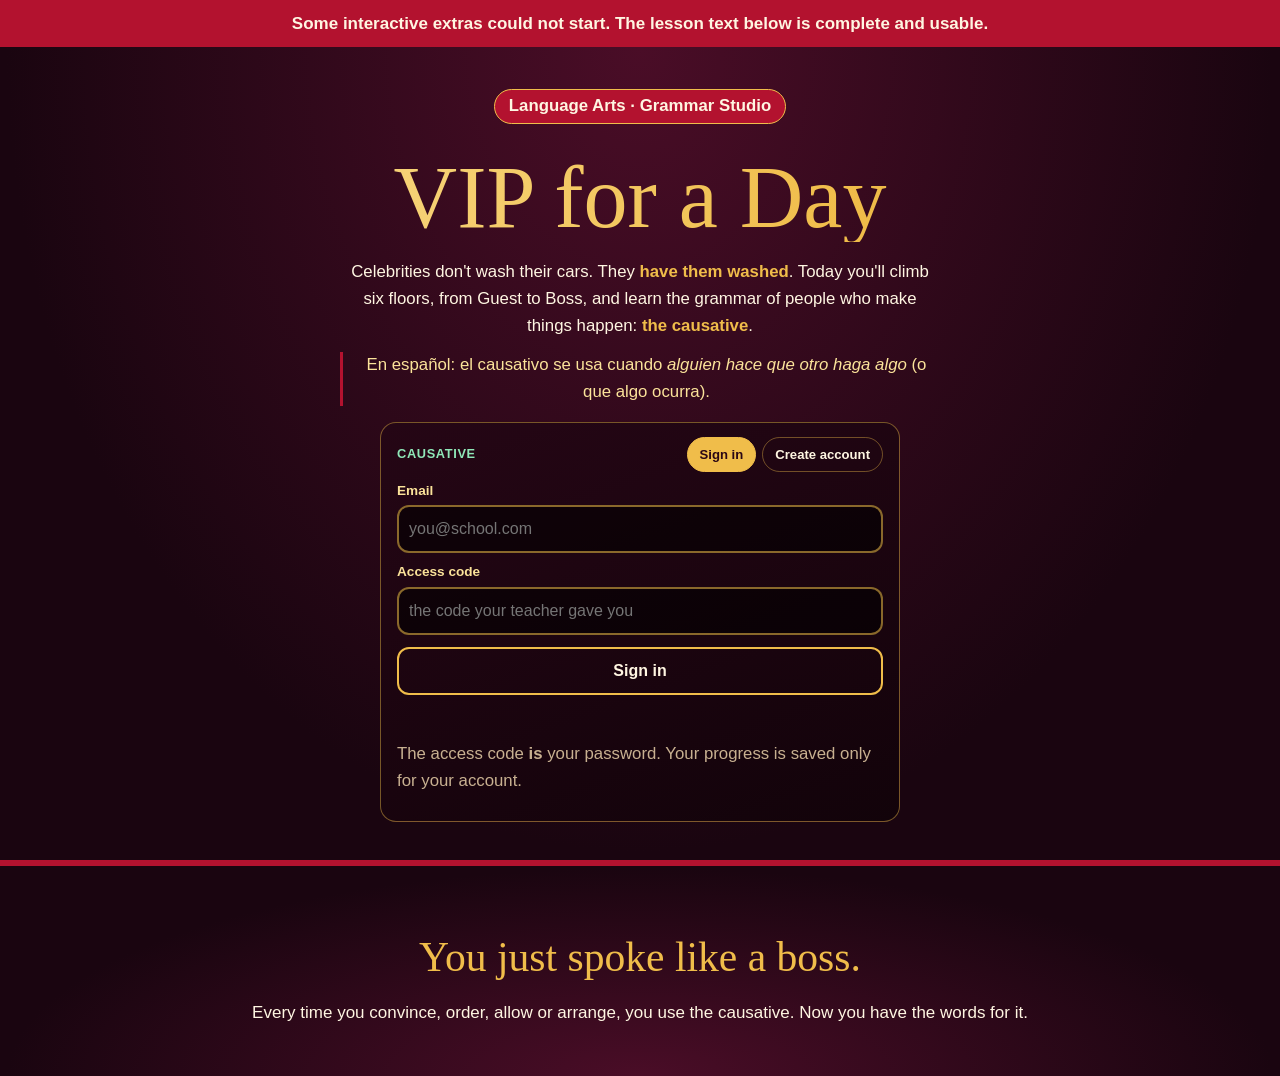
==== commit a1ddb3c4: "Hide the lesson until the student signs in: index.html swaps Auth.mount for Auth.gate, gating the he" ====
--- a/index.html
+++ b/index.html
@@ -277,7 +277,7 @@
 <h1>VIP for a Day</h1>
 <p>Celebrities don't wash their cars. They <b class="k">have them washed</b>. Today you'll climb six floors, from Guest to Boss, and learn the grammar of people who make things happen: <b class="k">the causative</b>.</p>
 <p class="es" lang="es">En español: el causativo se usa cuando <i>alguien hace que otro haga algo</i> (o que algo ocurra).</p>
-<a class="btn" href="#l1">Enter the red carpet</a>
+<a class="btn" id="enter" href="#l1">Enter the red carpet</a>
 <div class="authbox" data-auth></div>
 </header>
 
@@ -1766,7 +1766,12 @@
 
 safe(function(){
   var box=qs('[data-auth]');
-  if(box&&window.Auth)Auth.mount(box,{context:'student'});
+  if(box&&window.Auth)Auth.gate({
+    el:box,
+    apps:[qs('#enter'),qs('#bar'),qs('#main')],
+    context:'student',
+    keepAuth:true
+  });
 });
 safe(function(){if(window.Progress)Progress.start();});
 })();
